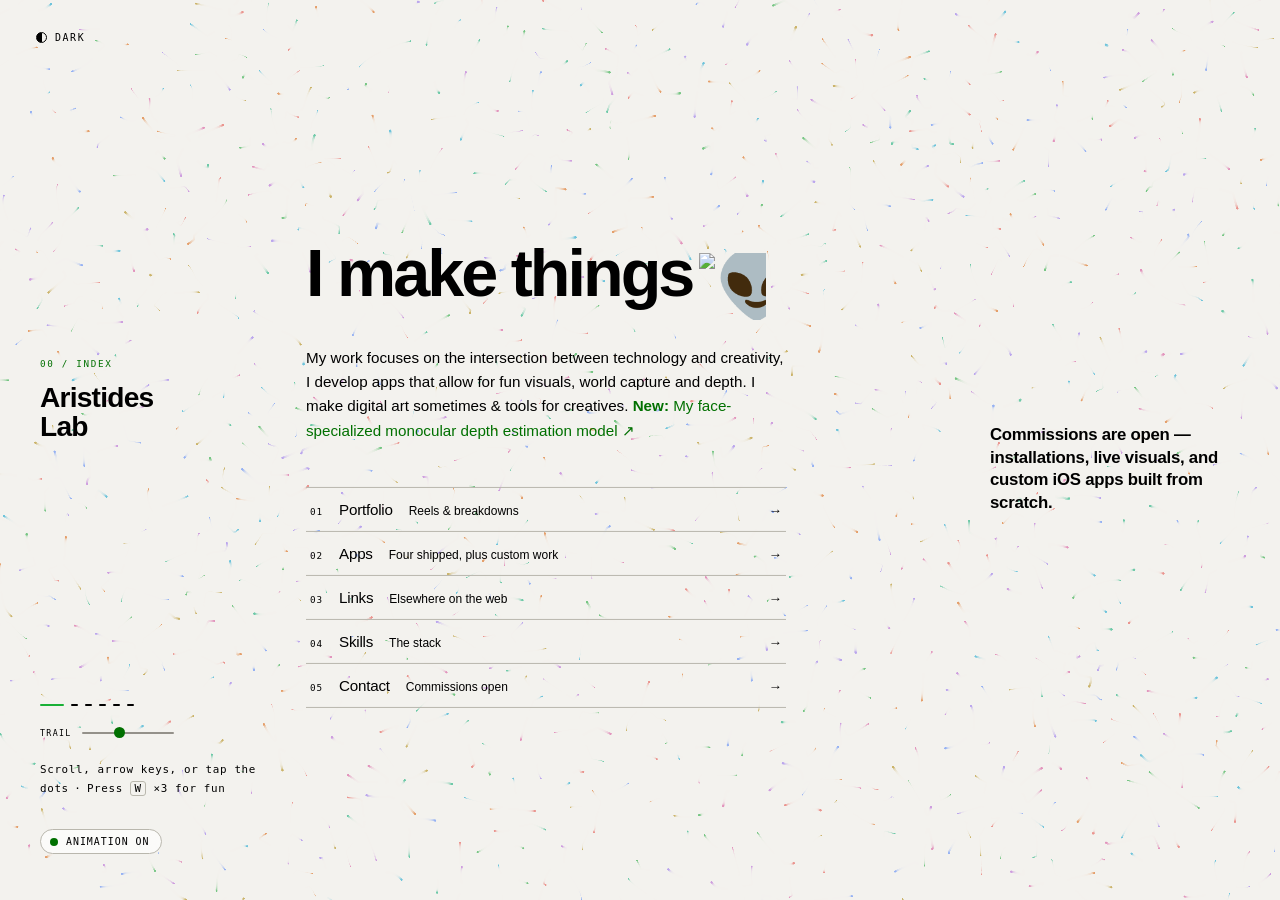
==== index.html @ c7b5944b "One ink per theme; glass panes; animation toggle Every text token now resolves to the same ink — pur" ====
<!DOCTYPE html>
<html lang="en">
<head>
    <meta charset="UTF-8">
    <meta name="viewport" content="width=device-width, initial-scale=1.0, viewport-fit=cover">
    <title>Aristides Lintzeris | TouchDesigner Artist, 3D &amp; iOS Developer | Commissions Open</title>
    <meta name="description" content="Aristides Lintzeris — real-time visual artist and iOS developer. TouchDesigner installations and custom operator families, Blender 3D and procedural design, native on-device iPhone apps, and generative AI workflows. Available for commissions.">
    <meta name="keywords" content="TouchDesigner artist, TouchDesigner commissions, TouchDesigner custom operators, Blender artist, procedural 3D, geometry nodes, custom iOS app development, Swift developer, ARKit LiDAR, on-device Core ML, real-time visuals, live visuals, VJ, generative art, creative coding, ComfyUI workflows">
    <meta name="author" content="Aristides Lintzeris">
    <meta name="robots" content="index, follow">
    <meta name="google-site-verification" content="18XWrv7DqeHKkIyV-M6-v5PQtlTfLE-e-UGmm1Poluc" />
    <meta name="theme-color" content="#f3f2ee" media="(prefers-color-scheme: light)">
    <meta name="theme-color" content="#0b0b0c" media="(prefers-color-scheme: dark)">
    <link rel="canonical" href="https://aristideslab.github.io/">
    <meta property="og:title" content="Aristides Lintzeris | TouchDesigner Artist, 3D &amp; iOS Developer">
    <meta property="og:description" content="Real-time visual artist and iOS developer. TouchDesigner installations, Blender 3D, and native on-device iPhone apps. Available for commissions.">
    <meta property="og:type" content="website">
    <meta property="og:url" content="https://aristideslab.github.io/">
    <meta property="og:site_name" content="Aristides Lab">
    <meta name="twitter:card" content="summary">
    <meta name="twitter:title" content="Aristides Lintzeris | TouchDesigner Artist, 3D &amp; iOS Developer">
    <meta name="twitter:description" content="Real-time visuals, procedural 3D, and custom iOS apps. Commissions open.">
    <link rel="icon" href="favicon.ico" sizes="48x48">
    <link rel="icon" type="image/png" sizes="32x32" href="assets/pinwheel-32.png">
    <link rel="icon" type="image/png" sizes="512x512" href="assets/pinwheel-512.png">
    <link rel="apple-touch-icon" sizes="180x180" href="assets/pinwheel-180.png">
    <link rel="preconnect" href="https://www.instagram.com">
    <link rel="preconnect" href="https://fonts.gstatic.com" crossorigin>
    <link rel="stylesheet" href="style.css?v=20260804i">
    <script type="application/ld+json">
    {
      "@context": "https://schema.org",
      "@type": "Person",
      "name": "Aristides Lintzeris",
      "alternateName": "Aristides Lab",
      "url": "https://aristideslab.github.io/",
      "jobTitle": "Real-time Visual Artist & iOS Developer",
      "knowsAbout": [
        "TouchDesigner", "Custom TouchDesigner Operators", "GLSL", "Real-time Graphics",
        "Blender", "Geometry Nodes", "Procedural 3D", "Redshift", "CLO3D",
        "iOS Development", "Swift", "SwiftUI", "Xcode", "ARKit", "LiDAR",
        "Core ML", "Metal", "Vision Framework", "On-device Machine Learning",
        "Generative Art", "ComfyUI"
      ],
      "sameAs": [
        "https://www.instagram.com/aristides.lab/",
        "https://www.youtube.com/@Aristides-Lab",
        "https://github.com/AristidesAI",
        "https://www.patreon.com/cw/aristideslab"
      ]
    }
    </script>
</head>
<body data-section="0">

<a class="skip-link" href="#panel">Skip to section details</a>

<!-- Living LiDAR field — the site's background -->
<canvas id="field" aria-hidden="true"></canvas>

<!-- ===== TOP BAR ===== -->
<header class="topbar">
    <button class="theme-toggle" id="themeToggle" aria-label="Switch to dark mode" aria-pressed="false">
        <span class="theme-toggle__dot" aria-hidden="true"></span>
        <span class="theme-toggle__label">dark</span>
    </button>
</header>


<!-- custom cursor: ring lags behind a hard dot -->
<div class="cursor" id="cursor" aria-hidden="true"><i class="cursor__ring"></i><i class="cursor__dot"></i></div>

<!-- ===== STAGE ===== -->
<main class="stage">

    <!-- ---------- LEFT: section titles ---------- -->
    <div class="col col--left">
        <div class="col__head" aria-hidden="true"></div>

        <div class="titles">
            <div class="title" data-title="0">
                <p class="title__eyebrow">00 / Index</p>
                <h1 class="title__main"><span>Aristides</span></h1>
                <p class="title__sub">Lab</p>
            </div>
            <div class="title" data-title="1">
                <p class="title__eyebrow">01 / Portfolio</p>
                <h2 class="title__main">Portfolio</h2>
                <p class="title__sub">Reels &amp; breakdowns</p>
            </div>
            <div class="title" data-title="2">
                <p class="title__eyebrow">02 / Apps</p>
                <h2 class="title__main">Apps</h2>
                <p class="title__sub">Shipped on iOS</p>
            </div>
            <div class="title" data-title="3">
                <p class="title__eyebrow">03 / Links</p>
                <h2 class="title__main">Links</h2>
                <p class="title__sub">Elsewhere</p>
            </div>
            <div class="title" data-title="4">
                <p class="title__eyebrow">04 / Skills</p>
                <h2 class="title__main">Skills</h2>
                <p class="title__sub">The stack</p>
            </div>
            <div class="title" data-title="5">
                <p class="title__eyebrow">05 / Contact</p>
                <h2 class="title__main">Contact</h2>
                <p class="title__sub">Commissions open</p>
            </div>
        </div>

        <div class="col__foot">
            <nav class="dots" aria-label="Sections">
                <button class="dot" data-goto="0" aria-label="Index" aria-current="true"></button>
                <button class="dot" data-goto="1" aria-label="Portfolio"></button>
                <button class="dot" data-goto="2" aria-label="Apps"></button>
                <button class="dot" data-goto="3" aria-label="Links"></button>
                <button class="dot" data-goto="4" aria-label="Skills"></button>
                <button class="dot" data-goto="5" aria-label="Contact"></button>
            </nav>
            <label class="trailer" for="trailRange">
                <span class="trailer__label">Trail</span>
                <input type="range" id="trailRange" min="0" max="100" value="40" aria-label="Trail length">
            </label>
            <p class="credit">Scroll, arrow keys, or tap the dots<span class="credit__sep">·</span>Press <kbd>W</kbd> ×3 for fun</p>
            <button class="motion-toggle" id="motionToggle" aria-pressed="true">
                <span class="motion-toggle__dot" aria-hidden="true"></span>
                <span class="motion-toggle__label">Animation on</span>
            </button>
        </div>
    </div>

    <!-- ---------- CENTER: the content ---------- -->
    <div class="col col--main">
        <div class="frames">

            <!-- FRAME 0 — INDEX -->
            <section class="frame frame--index" data-frame="0" aria-label="Index">
                <p class="statement">I make <span class="nb">things<picture class="alien"><source media="(prefers-reduced-motion: reduce)" srcset="https://fonts.gstatic.com/s/e/notoemoji/latest/1f47d/emoji.svg" type="image/svg+xml"><source srcset="https://fonts.gstatic.com/s/e/notoemoji/latest/1f47d/512.webp" type="image/webp"><img src="https://fonts.gstatic.com/s/e/notoemoji/latest/1f47d/512.gif" alt="👽" width="32" height="32" decoding="async"></picture></span></p>
                <p class="statement__sub">My work focuses on the intersection between technology and creativity, I develop apps that allow for fun visuals, world capture and depth. I make digital art sometimes & tools for creatives. 
                    <a class="flag" href="https://huggingface.co/a-ml/FaceDepth" target="_blank" rel="noopener"><b>New:</b> My face-specialized monocular depth estimation model <em aria-hidden="true">↗</em></a>
                </p>
                <ol class="toc">
                    <li><button data-goto="1"><i>01</i><b>Portfolio</b><span>Reels &amp; breakdowns</span><em>→</em></button></li>
                    <li><button data-goto="2"><i>02</i><b>Apps</b><span>Four shipped, plus custom work</span><em>→</em></button></li>
                    <li><button data-goto="3"><i>03</i><b>Links</b><span>Elsewhere on the web</span><em>→</em></button></li>
                    <li><button data-goto="4"><i>04</i><b>Skills</b><span>The stack</span><em>→</em></button></li>
                    <li><button data-goto="5"><i>05</i><b>Contact</b><span>Commissions open</span><em>→</em></button></li>
                </ol>
            </section>

            <!-- FRAME 1 — PORTFOLIO -->
            <section class="frame frame--reels" data-frame="1" aria-label="Portfolio reels">
                <div class="phone" id="phone">
                    <span class="phone__btn phone__btn--action" aria-hidden="true"></span>
                    <span class="phone__btn phone__btn--volup" aria-hidden="true"></span>
                    <span class="phone__btn phone__btn--voldn" aria-hidden="true"></span>
                    <span class="phone__btn phone__btn--power" aria-hidden="true"></span>
                    <div class="phone__screen">
                        <!-- Order: the three pinned reels first, then newest-first. -->
                        <div class="feed" id="feed">
                            <div class="slide" data-code="DaHOthUpwWA" data-pin="1"></div>
                            <div class="slide" data-code="DamiBmcP2RI" data-pin="1"></div>
                            <div class="slide" data-code="DWK0dZUEoMD" data-pin="1"></div>
                            <div class="slide" data-code="Dbs22KPgACe"></div>
                            <div class="slide" data-code="DbmluuMPSSI"></div>
                            <div class="slide" data-code="DbmqtEqhooY"></div>
                            <div class="slide" data-code="DbfmEvtv28d"></div>
                            <div class="slide" data-code="DbcOtyAPLtB"></div>
                            <div class="slide" data-code="DbW2yWVPUSr"></div>
                            <div class="slide" data-code="DbTCB0xPfQw"></div>
                            <div class="slide" data-code="DbP0rZeJUOO"></div>
                        </div>
                        <div class="phone__rail" aria-hidden="true"><i id="railThumb"></i></div>

                        <div class="statusbar" aria-hidden="true">
                            <span class="statusbar__time" id="clock">9:41</span>
                            <span class="statusbar__icons">
                                <svg viewBox="0 0 18 12" width="17" height="11" aria-hidden="true"><rect x="0" y="8" width="3" height="4" rx="1"/><rect x="5" y="6" width="3" height="6" rx="1"/><rect x="10" y="3" width="3" height="9" rx="1"/><rect x="15" y="0" width="3" height="12" rx="1"/></svg>
                                <svg viewBox="0 0 16 12" width="15" height="11" aria-hidden="true"><path d="M8 11.2 5.9 8.9a3 3 0 0 1 4.2 0zM3.8 6.9 2.2 5.2a8.4 8.4 0 0 1 11.6 0l-1.6 1.7a6.1 6.1 0 0 0-8.4 0zM.6 3.6a11 11 0 0 1 14.8 0"/></svg>
                                <svg viewBox="0 0 27 13" width="25" height="12" aria-hidden="true"><rect x="0.5" y="0.5" width="22" height="12" rx="3.8" fill="none" stroke="currentColor" stroke-width="1" opacity=".45"/><rect x="2" y="2" width="17" height="9" rx="2.2"/><path d="M24.5 4.3v4.4a2.6 2.6 0 0 0 0-4.4z" opacity=".45"/></svg>
                            </span>
                        </div>
                        <div class="island" aria-hidden="true"></div>
                        <div class="homebar" aria-hidden="true"></div>
                    </div>
                </div>
                <p class="phone__hint" aria-hidden="true">scroll or drag</p>
                <div class="viewer__nav">
                    <button class="viewer__btn" data-reel-prev aria-label="Previous reel">↑</button>
                    <span class="viewer__count"><b id="reelIndex">1</b><i>/</i><span id="reelTotal">11</span></span>
                    <button class="viewer__btn" data-reel-next aria-label="Next reel">↓</button>
                </div>
                <a class="viewer__out" href="https://www.instagram.com/aristides.lab/" target="_blank" rel="noopener">Open @aristides.lab on Instagram ↗</a>
            </section>

            <!-- FRAME 2 — APPS -->
            <section class="frame frame--apps" data-frame="2" aria-label="Apps">
                <div class="cards">
                    <a class="card" href="https://apps.apple.com/us/app/tdlidar/id6760954732" target="_blank" rel="noopener" data-app="0">
                        <img src="assets/tdlidar-256.png" alt="" width="256" height="256" loading="lazy" decoding="async">
                        <div class="card__body">
                            <b>TDLidar</b>
                            <p>Stream LiDAR point cloud data from iPhone to TouchDesigner over OSC for real-time 3D scanning and interactive installations.</p>
                            <span class="card__cta">App Store ↗</span>
                        </div>
                    </a>
                    <a class="card" href="https://apps.apple.com/us/app/zpth/id6777710069" target="_blank" rel="noopener" data-app="1">
                        <img src="assets/zpth-256.png" alt="" width="256" height="256" loading="lazy" decoding="async">
                        <div class="card__body">
                            <b>ZPTH</b>
                            <p>Turn your iPhone's depth camera into a living visual instrument. 45 real-time depth modes — contour, plasma, chrome, living cells, pixel dither.</p>
                            <span class="card__cta">App Store ↗</span>
                        </div>
                    </a>
                    <a class="card" href="https://apps.apple.com/us/app/vision-emoji/id6759308509" target="_blank" rel="noopener" data-app="2">
                        <img src="assets/visionemoji-256.png" alt="" width="256" height="256" loading="lazy" decoding="async">
                        <div class="card__body">
                            <b>Vision Emoji</b>
                            <p>Real-time object detection that overlays matching Apple emoji onto your camera feed. 80+ categories, 1000+ classifications.</p>
                            <span class="card__cta">App Store ↗</span>
                        </div>
                    </a>
                    <a class="card" href="https://apps.apple.com/us/app/splat-frame/id6759489794" target="_blank" rel="noopener" data-app="3">
                        <img src="assets/splatframe-256.png" alt="" width="256" height="256" loading="lazy" decoding="async">
                        <div class="card__body">
                            <b>Splat Frame</b>
                            <p>3D parallax display using TrueDepth face tracking. Move your head to peer through a portal into a virtual room of your photos and videos.</p>
                            <span class="card__cta">App Store ↗</span>
                        </div>
                    </a>
                </div>
                <div class="subrow">
                    <a href="https://tdlidar.github.io/DOC/" target="_blank" rel="noopener">TDLiDAR Docs ↗</a>
                    <a href="https://www.patreon.com/aristideslab/posts/tdlidar-operator-164655143" target="_blank" rel="noopener">TouchDesigner Operator Family ↗</a>
                </div>
                <button class="hire" data-goto="5">
                    <b>Custom iOS app development</b>
                    <span>Camera, depth, LiDAR, and on-device inference — built end to end in Swift. Available for commissions.</span>
                    <em aria-hidden="true">→</em>
                </button>
            </section>

            <!-- FRAME 3 — LINKS -->
            <section class="frame frame--links" data-frame="3" aria-label="Links">
                <div class="rows">
                    <a class="row" href="mailto:aristides.lab@proton.me">
                        <span class="row__tile row__tile--mail">@</span>
                        <span class="row__name">Email</span>
                        <span class="row__sub">aristides.lab@proton.me</span>
                        <span class="row__go" aria-hidden="true">↗</span>
                    </a>
                    <a class="row" href="https://huggingface.co/a-ml/FaceDepth" target="_blank" rel="noopener">
                        <span class="row__tile row__tile--hf">🤗</span>
                        <span class="row__name">FaceDepth</span>
                        <span class="row__sub">Face-specialized monocular depth model</span>
                        <span class="row__go" aria-hidden="true">↗</span>
                    </a>
                    <a class="row" href="https://tdlidar.github.io/" target="_blank" rel="noopener">
                        <span class="row__tile row__tile--img"><img src="assets/tdlidar-256.png" alt="" width="256" height="256" loading="lazy" decoding="async"></span>
                        <span class="row__name">TDLiDAR</span>
                        <span class="row__sub">iPhone sensor bridge for TouchDesigner</span>
                        <span class="row__go" aria-hidden="true">↗</span>
                    </a>
                    <a class="row" href="https://zpth.github.io/" target="_blank" rel="noopener">
                        <span class="row__tile row__tile--img"><img src="assets/zpth-256.png" alt="" width="256" height="256" loading="lazy" decoding="async"></span>
                        <span class="row__name">ZPTH</span>
                        <span class="row__sub">Depth camera as a visual instrument</span>
                        <span class="row__go" aria-hidden="true">↗</span>
                    </a>
                    <a class="row" href="https://www.youtube.com/@Aristides-Lab" target="_blank" rel="noopener">
                        <span class="row__tile row__tile--yt">▶</span>
                        <span class="row__name">YouTube</span>
                        <span class="row__sub">@Aristides-Lab</span>
                        <span class="row__go" aria-hidden="true">↗</span>
                    </a>
                    <a class="row" href="https://www.patreon.com/cw/aristideslab" target="_blank" rel="noopener">
                        <span class="row__tile row__tile--pa">P</span>
                        <span class="row__name">Patreon</span>
                        <span class="row__sub">Workflows, files, breakdowns</span>
                        <span class="row__go" aria-hidden="true">↗</span>
                    </a>
                    <a class="row" href="https://www.instagram.com/aristides.lab/" target="_blank" rel="noopener">
                        <span class="row__tile row__tile--ig">◎</span>
                        <span class="row__name">Instagram</span>
                        <span class="row__sub">@aristides.lab</span>
                        <span class="row__go" aria-hidden="true">↗</span>
                    </a>
                    <a class="row" href="https://github.com/AristidesAI" target="_blank" rel="noopener">
                        <span class="row__tile row__tile--gh">&lt;/&gt;</span>
                        <span class="row__name">GitHub</span>
                        <span class="row__sub">AristidesAI</span>
                        <span class="row__go" aria-hidden="true">↗</span>
                    </a>
                    <a class="row" href="https://buymeacoffee.com/aristides.lab" target="_blank" rel="noopener">
                        <span class="row__tile row__tile--bmc">☕</span>
                        <span class="row__name">Buy Me a Coffee</span>
                        <span class="row__sub">@aristides.lab</span>
                        <span class="row__go" aria-hidden="true">↗</span>
                    </a>
                    <a class="row" href="https://tdlidar.github.io/DOC/" target="_blank" rel="noopener">
                        <span class="row__tile row__tile--doc">§</span>
                        <span class="row__name">TDLiDAR Docs</span>
                        <span class="row__sub">Setup &amp; OSC reference</span>
                        <span class="row__go" aria-hidden="true">↗</span>
                    </a>
                </div>
            </section>

            <!-- FRAME 4 — SKILLS -->
            <section class="frame frame--skills" data-frame="4" aria-label="Skills">
                <div class="spec">
                    <section class="grp">
                        <h3>Real-time <em>— TouchDesigner</em></h3>
                        <p>Where most of the work starts. Custom operator families, GLSL shaders, point-cloud and instancing systems, and OSC / NDI networking into live installations.</p>
                        <ul>
                            <li>TouchDesigner</li><li>Custom operators</li><li>GLSL</li>
                            <li>Point clouds</li><li>Instancing</li><li>OSC</li><li>NDI</li>
                            <li>Unreal Engine</li><li>Unity</li>
                        </ul>
                    </section>

                    <section class="grp">
                        <h3>3D &amp; render <em>— Blender</em></h3>
                        <p>Procedural modelling with Geometry Nodes, node-based shading, simulation, and Python scripting — through to final renders in Cycles, Eevee, or Redshift.</p>
                        <ul>
                            <li>Blender</li><li>Geometry Nodes</li><li>Shader nodes</li>
                            <li>Simulation</li><li>Python scripting</li><li>Cycles</li><li>Eevee</li>
                            <li>Redshift</li><li>CLO3D</li>
                        </ul>
                    </section>

                    <section class="grp">
                        <h3><span class="kase">iOS</span> <em>— custom app development</em></h3>
                        <p>Native apps built end to end in Xcode, with camera, depth, and LiDAR pipelines and inference that runs entirely on-device. Four shipped on the App&nbsp;Store.</p>
                        <ul>
                            <li>Xcode</li><li>Swift</li><li>SwiftUI</li><li>SF Symbols</li>
                            <li>ARKit</li><li>RealityKit</li><li>Vision</li><li>Core ML</li>
                            <li>Metal</li><li>AVFoundation</li><li>Core Image</li>
                            <li>Instruments</li><li>TestFlight</li><li>App Store Connect</li>
                        </ul>
                    </section>

                    <section class="grp">
                        <h3>Generative <em>&amp; post</em></h3>
                        <p>Generative passes and finishing.</p>
                        <ul>
                            <li>ComfyUI</li><li>Redis</li><li>DaVinci Resolve</li>
                            <li>Final Cut Pro</li><li>After Effects</li><li>Photoshop</li>
                            <li>Illustrator</li><li>Logic</li>
                        </ul>
                    </section>
                </div>
            </section>

            <!-- FRAME 5 — CONTACT -->
            <section class="frame frame--contact" data-frame="5" aria-label="Contact form">
                <form action="https://formsubmit.co/aristides.lab@proton.me" method="POST" class="form">
                    <input type="hidden" name="_subject" value="New inquiry from aristideslab.github.io">
                    <input type="hidden" name="_captcha" value="true">
                    <input type="hidden" name="_template" value="table">
                    <input type="hidden" name="_next" value="https://aristideslab.github.io/?submitted=true">

                    <div class="form__grid">
                        <p class="f f--half">
                            <label for="name">Name *</label>
                            <input type="text" name="name" id="name" required placeholder="Your full name">
                        </p>
                        <p class="f f--half">
                            <label for="email">Email *</label>
                            <input type="email" name="email" id="email" required placeholder="you@example.com">
                        </p>
                        <p class="f f--half">
                            <label for="company">Company</label>
                            <input type="text" name="company" id="company" placeholder="Optional">
                        </p>
                        <p class="f f--half">
                            <label for="budget">Budget</label>
                            <select name="budget" id="budget">
                                <option value="" disabled selected>Select range</option>
                                <option>Under $500</option>
                                <option>$500 - $1,000</option>
                                <option>$1,000 - $5,000</option>
                                <option>$5,000 - $10,000</option>
                                <option>$10,000+</option>
                                <option>Let's discuss</option>
                            </select>
                        </p>
                        <p class="f f--half">
                            <label for="reason">Reason for contact *</label>
                            <select name="reason" id="reason" required>
                                <option value="" disabled selected>What can I help with?</option>
                                <option>Commission - TouchDesigner</option>
                                <option>Commission - Custom TouchDesigner Operator</option>
                                <option>Commission - Live Visuals / VJ</option>
                                <option>Commission - 3D / Blender</option>
                                <option>Commission - CLO3D / Garment</option>
                                <option>Custom iOS App Development</option>
                                <option>iOS Feature / Prototype (ARKit, Core ML, Metal)</option>
                                <option>Commission - Generative / AI Art</option>
                                <option>Custom AI Workflow Development</option>
                                <option>Brand / Agency Collaboration</option>
                                <option>Consulting / Strategy</option>
                                <option>Workshop / Speaking</option>
                                <option>Support for an existing app</option>
                                <option>General Question</option>
                                <option>Other</option>
                            </select>
                        </p>
                        <p class="f f--half">
                            <label for="timeline">Timeline</label>
                            <select name="timeline" id="timeline">
                                <option value="" disabled selected>When do you need this?</option>
                                <option>ASAP / Rush</option>
                                <option>1-2 weeks</option>
                                <option>1 month</option>
                                <option>2-3 months</option>
                                <option>Flexible / Ongoing</option>
                            </select>
                        </p>
                        <p class="f">
                            <label for="message">Project details *</label>
                            <textarea name="message" id="message" rows="4" required placeholder="What you're looking for, any references or inspiration, and anything else that helps me understand your vision."></textarea>
                        </p>
                        <p class="f f--half">
                            <label for="referral">How did you find me?</label>
                            <select name="referral" id="referral">
                                <option value="" disabled selected>Select one</option>
                                <option>Google Search</option>
                                <option>Instagram</option>
                                <option>YouTube</option>
                                <option>GitHub</option>
                                <option>Patreon</option>
                                <option>Word of Mouth</option>
                                <option>AI Search (ChatGPT, Perplexity, etc.)</option>
                                <option>Other</option>
                            </select>
                        </p>
                    </div>

                    <div class="form__foot">
                        <button type="submit" class="submit">Send message</button>
                        <span class="form__note">Replies usually within 48 hours.</span>
                    </div>
                </form>

                <div id="form-success" class="success" hidden>
                    <p class="success__mark">✓</p>
                    <p class="success__title">Message sent</p>
                    <p class="success__body">Thanks for reaching out — I'll get back to you soon.</p>
                </div>
            </section>

        </div><!-- /frames -->
    </div>

    <!-- ---------- RIGHT: context ---------- -->
    <div class="col col--panel" id="panel">
        <div class="panels">

            <div class="panel" data-panel="0">
                <p class="panel__lede">Commissions are open — installations, live visuals, and custom iOS apps built from scratch.</p>
            </div>

            <div class="panel" data-panel="1">
                <p class="panel__lede">Recent experiments.</p>
                <p class="panel__body">Patreon drops, video breakdowns, and work-in-progress from the lab.</p>
                <dl class="meta">
                    <dt>Source</dt><dd>Instagram · @aristides.lab</dd>
                    <dt>Tools</dt><dd>TouchDesigner, Blender</dd>
                    <dt>Long form</dt><dd>YouTube · @Aristides-Lab</dd>
                </dl>
            </div>

            <div class="panel" data-panel="2">
                <p class="panel__lede">Four apps, all on-device.</p>
                <p class="panel__body">Every app runs its inference locally. Nothing is uploaded, nothing leaves the phone.</p>
                <dl class="meta">
                    <dt>Platform</dt><dd>iOS 17+</dd>
                    <dt>Built with</dt><dd>Xcode · Swift · SwiftUI</dd>
                    <dt>Frameworks</dt><dd>ARKit · Vision · Core ML · Metal</dd>
                    <dt>Servers</dt><dd>None</dd>
                </dl>
            </div>

            <div class="panel" data-panel="3">
                <p class="panel__lede">Elsewhere.</p>
                <p class="panel__body">Long-form breakdowns land on YouTube. Project files, workflows, and the TouchDesigner operator family live on Patreon.</p>
                <dl class="meta">
                    <dt>Email</dt><dd>aristides.lab@proton.me</dd>
                    <dt>Fastest reply</dt><dd>Instagram DMs</dd>
                    <dt>Code</dt><dd>github.com/AristidesAI</dd>
                </dl>
            </div>

            <div class="panel" data-panel="4">
                <p class="panel__lede">The software I actually use.</p>
                <p class="panel__body">Most work starts in TouchDesigner and ends somewhere it wasn't supposed to. Blender handles anything procedural or rendered; Xcode handles anything that ships.</p>
                <dl class="meta">
                    <dt>Real-time</dt><dd>TouchDesigner</dd>
                    <dt>3D</dt><dd>Blender</dd>
                    <dt>Shipping</dt><dd>Xcode · Swift</dd>
                </dl>
            </div>

            <div class="panel" data-panel="5">
                <p class="panel__lede">Commissions open.</p>
                <p class="panel__body">Interested in a commission, collaboration, or just want to say hello? Fill in the form and I'll get back to you.</p>
                <dl class="meta">
                    <dt>Available for</dt><dd>Commissions, workshops, consulting</dd>
                    <dt>Or email</dt><dd><a href="mailto:aristides.lab@proton.me">aristides.lab@proton.me</a></dd>
                    <dt>Or DM</dt><dd>@aristides.lab on Instagram</dd>
                </dl>
            </div>

        </div>
    </div>

</main>

<!-- ===== MOBILE PAGER ===== -->
<div class="pager" aria-hidden="true">
    <button class="pager__btn" data-step="-1" aria-label="Previous section">↑</button>
    <button class="pager__btn" data-step="1" aria-label="Next section">↓</button>
</div>

<script src="app.js?v=20260804i"></script>
<script src="boids.js?v=20260804i"></script>
<script src="snake.js?v=20260804i"></script>

</body>
</html>
---- style.css ----
/* ==========================================================================
   ARISTIDES LAB — design tokens
   ========================================================================== */
:root {
    --bg:            #f3f2ee;
    --bg-sunk:       #eae8e2;
    --card:          rgba(255,255,255,.66);
    --card-hover:    rgba(255,255,255,.9);
    /* Every text token resolves to the same ink. Hierarchy is carried by size
       and weight alone, so nothing on the page is set in a lighter grey. Only
       the two rule tokens stay lighter — they draw hairlines, not words. */
    --text-primary:  #000000;
    --text-secondary:#000000;
    --text-muted:    #000000;
    --text-subtle:   #000000;
    --rule:          #b9b7ad;
    --rule-strong:   #94918a;

    /* Accent is re-rolled per section by app.js. Three tokens because one
       hue can't do every job legibly on both grounds:
         --accent      vivid — graphics only (points, borders, rules)
         --accent-ink  contrast-safe — any text, and solid fills
         --accent-on   foreground that sits on --accent-ink
       Defaults here are the light-mode red; JS overwrites all three. */
    --accent:        rgb(228 62 30);
    --accent-ink:    rgb(186 34 8);
    --accent-on:     #ffffff;
    --accent-t:      440ms;
    --frame-shell:   #17171a;

    --font-sans: -apple-system, BlinkMacSystemFont, "SF Pro Display", "SF Pro Text", "Inter", "Helvetica Neue", Helvetica, Arial, sans-serif;
    --font-mono: ui-monospace, "SF Mono", SFMono-Regular, Menlo, Monaco, "Cascadia Mono", "Roboto Mono", monospace;

    --ease: cubic-bezier(.22,.61,.36,1);
    --dur: 540ms;
}

body.dark {
    --bg:            #0b0b0c;
    --bg-sunk:       #131315;
    --card:          rgba(255,255,255,.075);
    --card-hover:    rgba(255,255,255,.09);
    --text-primary:  #ffffff;
    --text-secondary:#ffffff;
    --text-muted:    #ffffff;
    --text-subtle:   #ffffff;
    --rule:          #55555f;
    --rule-strong:   #74747f;
    --accent:        rgb(255 122 92);
    --accent-ink:    rgb(255 138 110);
    --accent-on:     #0b0b0c;
    --frame-shell:   #0f0f11;
}

* { box-sizing: border-box; margin: 0; padding: 0; }

html, body {
    height: 100%;
    background-color: var(--bg);
    color: var(--text-primary);
    font-family: var(--font-sans);
    -webkit-font-smoothing: antialiased;
    -moz-osx-font-smoothing: grayscale;
    overscroll-behavior: none;
}

body { transition: background-color 400ms var(--ease), color 400ms var(--ease); }

@media (min-width: 861px) {
    html, body { height: 100dvh; overflow: hidden; }
}

a { color: inherit; text-decoration: none; }
button { font: inherit; color: inherit; background: none; border: none; cursor: pointer; }
img { max-width: 100%; display: block; }

:focus-visible { outline: 2px solid var(--accent); outline-offset: 3px; border-radius: 3px; }

/* The accent is re-rolled on every section change; ease the swap on the
   elements that carry it so the hue crossfades with the content. */
.title__eyebrow,
.flag,
.grp h3 em,
.panel__cta,
.dot,
.viewer__ticks button,
.submit,
.success__mark {
    transition: color var(--accent-t) var(--ease),
                background-color var(--accent-t) var(--ease),
                border-color var(--accent-t) var(--ease),
                width 380ms var(--ease);
}

.skip-link {
    position: fixed; top: -100px; left: 50%; transform: translateX(-50%);
    z-index: 500; background: var(--text-primary); color: var(--bg);
    padding: .7rem 1.2rem; font-size: .75rem; letter-spacing: .06em;
    text-transform: uppercase; font-family: var(--font-mono);
}
.skip-link:focus { top: 12px; }

/* ==========================================================================
   LIDAR FIELD — the page background
   ========================================================================== */
#field {
    position: fixed;
    inset: 0;
    width: 100%;
    height: 100%;
    z-index: 0;
    pointer-events: none;
    /* the canvas paints its own opaque ground in the same colour as the page,
       so dropping opacity only recedes the flock, never the background */
    opacity: .55;
}

/* ==========================================================================
   TOP BAR
   ========================================================================== */
.topbar {
    position: fixed;
    top: 0; left: 0; right: 0;
    z-index: 120;
    display: flex;
    align-items: center;
    justify-content: space-between;
    padding: 26px 34px 0 34px;
    pointer-events: none;
}
.topbar > * { pointer-events: auto; }

.theme-toggle {
    display: flex; align-items: center; gap: 8px;
    font-family: var(--font-mono);
    font-size: .62rem;
    letter-spacing: .16em;
    text-transform: uppercase;
    color: var(--text-muted);
    padding: 6px 2px;
}
.theme-toggle__dot {
    width: 11px; height: 11px;
    border-radius: 50%;
    border: 1.5px solid currentColor;
    background: linear-gradient(90deg, currentColor 50%, transparent 50%);
}
.theme-toggle:hover { color: var(--text-primary); }

/* ==========================================================================
   CUSTOM CURSOR — a hard dot with a ring that lags behind it
   ========================================================================== */
.cursor { display: none; }
@media (hover: hover) and (pointer: fine) {
    html.has-cursor, html.has-cursor * { cursor: none !important; }
    .cursor {
        display: block;
        position: fixed;
        top: 0; left: 0;
        z-index: 9999;
        pointer-events: none;
        mix-blend-mode: difference;
    }
    .cursor i { position: absolute; display: block; border-radius: 50%; }
    .cursor__ring {
        width: 20px; height: 20px;
        margin: -10px 0 0 -10px;
        border: 1.5px solid #fff;
        transition: width 220ms var(--ease), height 220ms var(--ease),
                    margin 220ms var(--ease), border-radius 220ms var(--ease),
                    opacity 220ms var(--ease), background-color 220ms var(--ease);
    }
    .cursor__dot {
        width: 2.5px; height: 2.5px;
        margin: -1.25px 0 0 -1.25px;
        background: #fff;
        transition: opacity 200ms var(--ease), transform 200ms var(--ease);
    }
    /* over something clickable */
    .cursor.is-target .cursor__ring {
        width: 31px; height: 31px; margin: -15.5px 0 0 -15.5px;
        background: rgba(255,255,255,.85);
        border-color: transparent;
    }
    .cursor.is-target .cursor__dot { opacity: 0; }
    /* over a text field */
    .cursor.is-text .cursor__ring {
        width: 1.5px; height: 16px;
        margin: -8px 0 0 -.75px;
        border-radius: 1px;
        background: #fff;
        border-color: transparent;
    }
    .cursor.is-text .cursor__dot { opacity: 0; }
    .cursor__ring::after {
        content: "";
        position: absolute;
        inset: -1.5px;
        border-radius: 50%;
        border: 1.5px solid #fff;
        opacity: 0;
    }
    .cursor.is-down .cursor__ring::after { animation: cursorPulse 520ms var(--ease); }
    /* pointer is off the page, on another tab, or has not moved yet */
    /* held: the ring stays open to show the flock is still being gathered */
    .cursor.is-holding .cursor__ring {
        width: 34px; height: 34px; margin: -17px 0 0 -17px;
        border-color: #fff;
        background: transparent;
    }
    .cursor.is-away { opacity: 0; }
    .cursor { transition: opacity 160ms var(--ease); }
}
@keyframes cursorPulse {
    0%   { transform: scale(1);   opacity: .9; }
    100% { transform: scale(2.6); opacity: 0; }
}

/* ==========================================================================
   TRAIL SLIDER — index section only
   ========================================================================== */
.trailer {
    display: flex;
    align-items: center;
    gap: 10px;
    opacity: 0;
    pointer-events: none;
    transition: opacity 360ms var(--ease);
}
body[data-section="0"] .trailer { opacity: 1; pointer-events: auto; }
.trailer__label {
    font-family: var(--font-mono);
    font-size: .52rem;
    letter-spacing: .16em;
    text-transform: uppercase;
    color: var(--text-muted);
}
.trailer input[type="range"] {
    -webkit-appearance: none;
    appearance: none;
    width: 92px;
    height: 14px;
    background: transparent;
    cursor: pointer;
}
.trailer input[type="range"]::-webkit-slider-runnable-track {
    height: 2px; border-radius: 2px; background: var(--rule-strong);
}
.trailer input[type="range"]::-moz-range-track {
    height: 2px; border-radius: 2px; background: var(--rule-strong);
}
.trailer input[type="range"]::-webkit-slider-thumb {
    -webkit-appearance: none;
    width: 11px; height: 11px;
    margin-top: -4.5px;
    border-radius: 50%;
    background: var(--accent-ink);
    border: 0;
    transition: background-color var(--accent-t) var(--ease);
}
.trailer input[type="range"]::-moz-range-thumb {
    width: 11px; height: 11px;
    border-radius: 50%;
    background: var(--accent-ink);
    border: 0;
}

/* ==========================================================================
   STAGE GRID
   ========================================================================== */
.stage {
    position: relative;
    z-index: 2;
    height: 100dvh;
    display: grid;
    grid-template-columns: 20% 56% 24%;
    align-items: stretch;
    padding: 96px 40px 46px 40px;
}

.col { min-width: 0; min-height: 0; }

.col--left {
    display: flex;
    flex-direction: column;
    justify-content: space-between;
    padding-right: 24px;
}

/* --- cross-faded section titles --- */
.titles { position: relative; flex: 1; }

.title {
    position: absolute;
    top: 50%; left: 0; right: 0;
    transform: translateY(calc(-50% + 14px));
    opacity: 0;
    pointer-events: none;
    transition: opacity var(--dur) var(--ease), transform var(--dur) var(--ease);
}
.title.is-active { opacity: 1; transform: translateY(-50%); pointer-events: auto; }
.title__eyebrow {
    font-family: var(--font-mono);
    font-size: .58rem;
    letter-spacing: .18em;
    text-transform: uppercase;
    color: var(--accent-ink);
    margin-bottom: 14px;
}
.title__main {
    font-size: clamp(1.6rem, 2.2vw, 2.2rem);
    font-weight: 600;
    line-height: 1.04;
    letter-spacing: -.028em;
    color: var(--text-primary);
}
.title__main span { display: block; }
.title__sub {
    font-size: clamp(1.6rem, 2.2vw, 2.2rem);
    font-weight: 600;
    line-height: 1.04;
    letter-spacing: -.028em;
    color: var(--text-subtle);
}

/* --- dots + credit --- */
.col__foot { display: flex; flex-direction: column; gap: 20px; }

.dots { display: flex; align-items: center; gap: 7px; }
.dot {
    width: 7px; height: 2px;
    border-radius: 2px;
    background: var(--text-subtle);
    padding: 0;
    transition: width 380ms var(--ease), background-color 380ms var(--ease);
}
.dot:hover { background: var(--text-muted); }
.dot[aria-current="true"] { width: 24px; background: var(--accent); }

.credit {
    font-family: var(--font-mono);
    font-size: .68rem;
    letter-spacing: .06em;
    color: var(--text-subtle);
    line-height: 1.8;
}
.credit__sep { margin: 0 .5em; }

/* lets anyone who finds the moving background hard to read against switch it off */
.motion-toggle {
    display: flex;
    align-items: center;
    gap: 8px;
    margin-top: 10px;
    padding: 6px 12px 6px 9px;
    border-radius: 99px;
    border: 1px solid var(--rule);
    background: var(--card);
    backdrop-filter: blur(10px);
    -webkit-backdrop-filter: blur(10px);
    font-family: var(--font-mono);
    font-size: .62rem;
    letter-spacing: .1em;
    text-transform: uppercase;
    color: var(--text-primary);
    align-self: flex-start;
    transition: border-color 200ms var(--ease), background-color 200ms var(--ease);
}
.motion-toggle:hover { border-color: var(--rule-strong); }
.motion-toggle__dot {
    width: 8px; height: 8px;
    border-radius: 50%;
    background: var(--accent-ink);
    transition: background-color var(--accent-t) var(--ease), opacity 200ms var(--ease);
}
.motion-toggle[aria-pressed="false"] .motion-toggle__dot { opacity: .28; background: currentColor; }
/* with the field off the trail control has nothing to act on */
body.no-motion .trailer { display: none; }
.credit kbd {
    font: inherit;
    border: 1px solid var(--rule);
    border-radius: 3px;
    padding: 0 .32em;
    color: var(--text-muted);
}

/* ==========================================================================
   CENTER — cross-faded content frames
   ========================================================================== */
.col--main { display: flex; align-items: center; justify-content: center; }

.frames { position: relative; width: 100%; height: 100%; }

.frame {
    position: absolute;
    top: 50%; left: 50%;
    transform: translate(-50%, calc(-50% + 18px));
    width: 100%;
    max-height: 100%;
    overflow-y: auto;
    overscroll-behavior: contain;
    scrollbar-width: none;
    opacity: 0;
    pointer-events: none;
    transition: opacity var(--dur) var(--ease), transform var(--dur) var(--ease);
}
.frame::-webkit-scrollbar { display: none; }
.frame.is-active { opacity: 1; transform: translate(-50%, -50%); pointer-events: auto; }

/* ==========================================================================
   FRAME 0 — index
   ========================================================================== */
.frame--index { max-width: 620px; }

.statement {
    font-size: clamp(2.6rem, 5.2vw, 4.6rem);
    font-weight: 600;
    line-height: .96;
    letter-spacing: -.045em;
    color: var(--text-primary);
}
.statement em { font-style: normal; color: var(--accent-ink); }

/* emoji tracks the headline's height instead of its 32px attributes, and .nb
   keeps it welded to the final word so it can never wrap to its own line */
.nb { white-space: nowrap; }
.alien img {
    display: inline-block;
    width: 1em;
    height: 1em;
    margin-left: .1em;
    vertical-align: -.17em;
}

.statement__sub {
    margin-top: 26px;
    max-width: 30rem;
    font-size: .95rem;
    line-height: 1.6;
    color: var(--text-secondary);
}

/* "New" announcement inside the index subtitle — accent text, not a pill */
.flag { color: var(--accent-ink); }
.flag b { font-weight: 600; }
.flag em { font-style: normal; display: inline-block; transition: transform 240ms var(--ease); }
.flag:hover { text-decoration: underline; text-underline-offset: 3px; }
.flag:hover em { transform: translate(2px,-2px); }

.toc {
    list-style: none;
    margin-top: 44px;
    border-top: 1px solid var(--rule);
    max-width: 30rem;
}
.toc button {
    display: flex;
    align-items: baseline;
    gap: 16px;
    width: 100%;
    padding: 13px 4px;
    border-bottom: 1px solid var(--rule);
    text-align: left;
    transition: padding-left 260ms var(--ease), border-color 260ms var(--ease);
}
.toc i {
    font-style: normal;
    font-family: var(--font-mono);
    font-size: .58rem;
    letter-spacing: .1em;
    color: var(--text-subtle);
    flex: 0 0 auto;
    transition: color 220ms var(--ease);
}
.toc b {
    font-size: .95rem;
    font-weight: 500;
    letter-spacing: -.015em;
    flex: 0 0 auto;
}
.toc span {
    font-size: .75rem;
    color: var(--text-muted);
    flex: 1;
}
.toc em {
    font-style: normal;
    color: var(--text-subtle);
    font-size: .85rem;
    transition: transform 260ms var(--ease), color 260ms var(--ease);
}
.toc button:hover { padding-left: 12px; border-color: var(--rule-strong); }
.toc button:hover i,
.toc button:hover em { color: var(--accent-ink); }
.toc button:hover em { transform: translateX(4px); }

/* ==========================================================================
   FRAME 1 — reel viewer
   ========================================================================== */
.frame--reels {
    max-width: 330px;
    display: flex;
    flex-direction: column;
    align-items: center;
    gap: 16px;
}

/* The phone viewport. `container-type: size` lets each slide and its iframe be
   sized from the screen's height in cqh, so the embed's media box always
   exactly fills a slide with no letterboxing and no JS measurement. */
/* iPhone 17 silhouette. Every hardware detail is sized in container units off
   the screen, so the whole device scales as one when the viewport changes. */
.phone {
    position: relative;
    padding: 9px;
    border-radius: 46px;
    background:
        linear-gradient(150deg,
            color-mix(in srgb, var(--frame-shell) 74%, #ffffff) 0%,
            var(--frame-shell) 22%,
            var(--frame-shell) 78%,
            color-mix(in srgb, var(--frame-shell) 82%, #ffffff) 100%);
    box-shadow: 0 34px 70px -30px rgba(20,18,14,.5),
                inset 0 0 0 1px rgba(255,255,255,.16),
                inset 0 0 0 3px rgba(0,0,0,.35);
}

/* side hardware — percentages of device height, matching iPhone 17 placement */
.phone__btn {
    position: absolute;
    width: 3px;
    background: var(--frame-shell);
    filter: brightness(1.65);
    z-index: 1;
}
.phone__btn--action { left: -2px;  top: 14.5%; height: 3.6%; border-radius: 2px 0 0 2px; }
.phone__btn--volup  { left: -2px;  top: 21.5%; height: 6.4%; border-radius: 2px 0 0 2px; }
.phone__btn--voldn  { left: -2px;  top: 29.5%; height: 6.4%; border-radius: 2px 0 0 2px; }
.phone__btn--power  { right: -2px; top: 23.5%; height: 9.8%; border-radius: 0 2px 2px 0; }
/* iPhone 17's real screen is 402x874pt, i.e. 1:2.174 — far taller than 16:9,
   which is what made the earlier frame look squat. A 9:16 reel on a screen this
   tall has to be cropped at the sides to fill, which is exactly what Instagram
   does on the device itself. Height leads the sizing so the phone shrinks on
   short viewports rather than overflowing. */
.phone__screen {
    position: relative;
    height: min(62vh, 620px);
    aspect-ratio: 402 / 874;
    container-type: size;
    border-radius: 33px;
    overflow: hidden;
    background: #0b0b0d;
    cursor: grab;
    touch-action: none;          /* the momentum scroller owns the gesture */
    user-select: none;
    -webkit-user-select: none;
}
.phone__screen:active { cursor: grabbing; }

.feed { position: absolute; top: 0; left: 0; width: 100%; will-change: transform; }

.slide {
    position: relative;
    width: 100%;
    height: 100cqh;
    overflow: hidden;
    background: #0b0b0d;
    --ig-head: 56px;
    --ig-foot: 128px;
}
/* width is derived from height so the embed's 100:124 media box covers the
   slide exactly; the cropped chrome sits outside the overflow */
.slide iframe {
    position: absolute;
    top: calc(-1 * var(--ig-head));
    left: 50%;
    transform: translateX(-50%);
    width: calc(100cqh / 1.24);
    height: calc(100cqh + var(--ig-head) + var(--ig-foot));
    border: 0;
    display: block;
    pointer-events: none;        /* drags belong to the feed, not the embed */
}
.slide::after {
    content: "";
    position: absolute; top: 50%; left: 50%;
    width: 24px; height: 24px; margin: -12px 0 0 -12px;
    border-radius: 50%;
    border: 2px solid rgba(255,255,255,.18);
    border-top-color: rgba(255,255,255,.85);
    animation: spin 900ms linear infinite;
    transition: opacity 300ms var(--ease);
}
.slide.is-loaded::after { opacity: 0; }
@keyframes spin { to { transform: rotate(360deg); } }

/* --- status bar, Dynamic Island, home indicator --- */
.statusbar {
    position: absolute;
    top: 0; left: 0; right: 0;
    height: 7cqh;
    z-index: 6;
    display: flex;
    align-items: center;
    justify-content: space-between;
    padding: 1.6cqh 7cqw 0;
    font-size: 2.15cqh;
    font-weight: 600;
    letter-spacing: -.01em;
    color: #fff;
    fill: #fff;
    pointer-events: none;
    text-shadow: 0 1px 3px rgba(0,0,0,.45);
}
.statusbar__icons { display: flex; align-items: center; gap: 1.1cqw; }
.statusbar__icons svg {
    display: block;
    height: 1.55cqh;
    width: auto;
    filter: drop-shadow(0 1px 2px rgba(0,0,0,.45));
}

.island {
    position: absolute;
    top: 1.35cqh; left: 50%;
    transform: translateX(-50%);
    width: 31cqw; height: 4.6cqh;
    background: #000;
    border-radius: 99px;
    z-index: 7;
    pointer-events: none;
    box-shadow: inset 0 0 0 .5px rgba(255,255,255,.06);
}

.homebar {
    position: absolute;
    bottom: 1.05cqh; left: 50%;
    transform: translateX(-50%);
    width: 35cqw; height: .62cqh;
    min-height: 3px;
    border-radius: 99px;
    background: rgba(255,255,255,.92);
    z-index: 6;
    pointer-events: none;
    box-shadow: 0 0 6px rgba(0,0,0,.35);
}

/* iOS only shows the indicator while the finger is moving, so it fades in on
   interaction and back out once the feed settles */
.phone__rail {
    position: absolute;
    top: 9cqh; bottom: 4.5cqh; right: 4px;
    width: 2px;
    border-radius: 2px;
    background: rgba(255,255,255,.10);
    overflow: hidden;
    z-index: 3;
    opacity: 0;
    transition: opacity 420ms var(--ease);
}
.phone__screen.is-scrolling .phone__rail { opacity: 1; transition-duration: 120ms; }
.phone__rail i {
    display: block;
    width: 100%;
    border-radius: 2px;
    background: color-mix(in srgb, var(--accent) 80%, transparent);
    transition: background-color var(--accent-t) var(--ease);
}

.phone__hint {
    margin: -4px 0 0;
    text-align: center;
    font-family: var(--font-mono);
    font-size: .64rem;
    letter-spacing: .2em;
    text-transform: uppercase;
    color: var(--text-subtle);
}

.viewer__nav { display: flex; align-items: center; gap: 16px; }
.viewer__btn {
    width: 30px; height: 30px;
    border-radius: 50%;
    border: 1px solid var(--rule);
    color: var(--text-muted);
    font-size: .8rem;
    display: flex; align-items: center; justify-content: center;
    transition: color 200ms var(--ease), border-color 200ms var(--ease);
}
.viewer__btn:hover { color: var(--text-primary); border-color: var(--rule-strong); }

.viewer__count {
    font-family: var(--font-mono);
    font-size: .7rem;
    letter-spacing: .1em;
    color: var(--text-muted);
    min-width: 42px;
    text-align: center;
}
.viewer__count b { color: var(--text-primary); font-weight: 500; }
.viewer__count i { font-style: normal; margin: 0 2px; }

.viewer__out {
    font-family: var(--font-mono);
    font-size: .72rem;
    letter-spacing: .1em;
    text-transform: uppercase;
    color: var(--text-muted);
    transition: color 200ms var(--ease);
}
.viewer__out:hover { color: var(--accent-ink); }

/* ==========================================================================
   FRAME 2 — app cards
   ========================================================================== */
.frame--apps { max-width: 640px; }

.cards {
    display: grid;
    grid-template-columns: repeat(2, 1fr);
    gap: 12px;
}
.card {
    display: flex;
    gap: 14px;
    padding: 18px;
    border-radius: 16px;
    border: 1px solid var(--rule);
    background: var(--card);
    backdrop-filter: blur(12px);
    -webkit-backdrop-filter: blur(12px);
    transition: background-color 260ms var(--ease), border-color 260ms var(--ease), transform 260ms var(--ease);
}
.card:hover {
    background: var(--card-hover);
    border-color: var(--rule-strong);
    transform: translateY(-2px);
}
.card img {
    width: 46px; height: 46px;
    flex: 0 0 auto;
    border-radius: 11px;
    box-shadow: 0 3px 10px -3px rgba(0,0,0,.35);
}
.card__body { min-width: 0; }
.card__body b {
    display: block;
    font-size: .88rem;
    font-weight: 600;
    letter-spacing: -.015em;
    margin-bottom: 5px;
}
.card__body p {
    font-size: .72rem;
    line-height: 1.5;
    color: var(--text-secondary);
    margin-bottom: 9px;
}
.card__cta {
    font-family: var(--font-mono);
    font-size: .55rem;
    letter-spacing: .1em;
    text-transform: uppercase;
    color: var(--text-muted);
    transition: color 220ms var(--ease);
}
.card:hover .card__cta { color: var(--accent-ink); }

.subrow {
    display: flex;
    flex-wrap: wrap;
    gap: 22px;
    margin-top: 20px;
    padding-top: 16px;
    border-top: 1px solid var(--rule);
}
.subrow a {
    font-family: var(--font-mono);
    font-size: .58rem;
    letter-spacing: .1em;
    text-transform: uppercase;
    color: var(--text-muted);
    transition: color 200ms var(--ease);
}
.subrow a:hover { color: var(--accent-ink); }

/* ==========================================================================
   FRAME 3 — link rows
   ========================================================================== */
.frame--links { max-width: 540px; }

.rows { border-top: 1px solid var(--rule); }
.row {
    display: flex;
    align-items: center;
    gap: 14px;
    padding: 15px 6px;
    border-bottom: 1px solid var(--rule);
    transition: padding-left 260ms var(--ease), border-color 260ms var(--ease);
}
.row:hover { padding-left: 14px; border-color: var(--rule-strong); }
.row__tile {
    flex: 0 0 auto;
    width: 30px; height: 30px;
    border-radius: 8px;
    display: flex; align-items: center; justify-content: center;
    font-size: .66rem; font-weight: 600;
    color: #fff;
    background: #8e8e93;
}
.row__tile--yt  { background: #ff0033; }
.row__tile--pa  { background: #141414; }
.row__tile--ig  { background: linear-gradient(45deg,#f9ce34,#ee2a7b,#6228d7); }
.row__tile--gh  { background: #24292f; font-size: .52rem; }
.row__tile--bmc { background: #ffdd00; color: #141414; }
.row__tile--doc { background: #0a66ff; }
.row__tile--hf { background: #ffd21e; color: #141414; font-size: .8rem; }
.row__tile--mail { background: var(--text-primary); color: var(--bg); font-size: .8rem; }
.row__tile--img { background: none; padding: 0; overflow: hidden; }
.row__tile--img img { width: 100%; height: 100%; object-fit: cover; border-radius: 8px; }
.row__name {
    font-size: .92rem;
    font-weight: 500;
    letter-spacing: -.015em;
    flex: 0 0 auto;
}
.row__sub {
    font-size: .74rem;
    color: var(--text-muted);
    flex: 1;
    overflow: hidden;
    text-overflow: ellipsis;
    white-space: nowrap;
}
.row__go {
    color: var(--text-subtle);
    font-size: .82rem;
    transition: color 240ms var(--ease), transform 240ms var(--ease);
}
.row:hover .row__go { color: var(--accent-ink); transform: translate(3px,-3px); }

/* ==========================================================================
   FRAME 4 — skills spec sheet
   ========================================================================== */
.frame--skills { max-width: 620px; }

.spec { border-top: 1px solid var(--rule); }

.grp { padding: 16px 0 18px; border-bottom: 1px solid var(--rule); }
.grp h3 {
    font-family: var(--font-mono);
    font-size: .58rem;
    font-weight: 600;
    letter-spacing: .14em;
    text-transform: uppercase;
    color: var(--text-primary);
}
.grp h3 em { font-style: normal; font-weight: 400; color: var(--accent-ink); }
/* opt out of the uppercase run so "iOS" keeps its real casing */
.grp h3 .kase { text-transform: none; letter-spacing: .1em; }
.grp p {
    margin-top: 7px;
    font-size: .76rem;
    line-height: 1.6;
    color: var(--text-secondary);
    max-width: 34rem;
}
.grp ul {
    list-style: none;
    display: flex;
    flex-wrap: wrap;
    gap: 6px;
    margin-top: 12px;
}
.grp li {
    font-size: .78rem;
    letter-spacing: -.01em;
    padding: 4px 11px;
    border-radius: 99px;
    border: 1px solid var(--rule);
    background: var(--card);
    transition: border-color 240ms var(--ease), color 240ms var(--ease);
}
.grp li:hover { border-color: var(--accent-ink); color: var(--accent-ink); }

/* ==========================================================================
   HIRE CTA — apps frame
   ========================================================================== */
.hire {
    display: flex;
    align-items: center;
    gap: 14px;
    width: 100%;
    margin-top: 14px;
    padding: 15px 18px;
    border-radius: 14px;
    border: 1px solid var(--rule);
    background: var(--card);
    text-align: left;
    transition: background-color 260ms var(--ease), border-color 260ms var(--ease);
}
.hire:hover { background: var(--card-hover); border-color: var(--accent); }
.hire b {
    flex: 0 0 auto;
    font-size: .82rem;
    font-weight: 600;
    letter-spacing: -.015em;
}
.hire span {
    flex: 1;
    font-size: .72rem;
    line-height: 1.5;
    color: var(--text-secondary);
}
.hire em {
    font-style: normal;
    color: var(--text-subtle);
    transition: color 240ms var(--ease), transform 240ms var(--ease);
}
.hire:hover em { color: var(--accent-ink); transform: translateX(4px); }

/* ==========================================================================
   FRAME 5 — contact form
   ========================================================================== */
.frame--contact { max-width: 620px; }

.form__grid { display: grid; grid-template-columns: repeat(2, 1fr); gap: 6px 22px; }
.f { grid-column: 1 / -1; }
.f--half { grid-column: span 1; }

.f label {
    display: block;
    font-family: var(--font-mono);
    font-size: .53rem;
    letter-spacing: .14em;
    text-transform: uppercase;
    color: var(--text-primary);
    margin-bottom: 5px;
}
.f input,
.f select,
.f textarea {
    width: 100%;
    font-family: var(--font-sans);
    font-size: .85rem;
    color: var(--text-primary);
    background: transparent;
    border: 0;
    border-bottom: 1px solid var(--rule);
    padding: 7px 0 9px;
    outline: none;
    border-radius: 0;
    -webkit-appearance: none;
    appearance: none;
    transition: border-color 220ms var(--ease);
}
.f select { cursor: pointer; }
.f textarea { resize: none; line-height: 1.55; }
/* Placeholders sit one step below the ink so a filled field still reads as
   filled, but at full 7:1 contrast rather than the old hairline grey. */
.f input::placeholder,
.f textarea::placeholder { color: var(--text-secondary); opacity: 1; }
.f select:invalid { color: var(--text-secondary); }
/* Optional selects are never :invalid — match on the unchosen option instead
   so every select's resting state looks the same. */
.f select:has(option[value=""]:checked) { color: var(--text-secondary); }
.f option { color: var(--text-primary); background: var(--bg); }
.f input:focus,
.f select:focus,
.f textarea:focus { border-color: var(--accent); }

/* native select arrow */
.f select {
    background-image: linear-gradient(45deg, transparent 50%, currentColor 50%), linear-gradient(135deg, currentColor 50%, transparent 50%);
    background-position: calc(100% - 9px) calc(50% + 1px), calc(100% - 5px) calc(50% + 1px);
    background-size: 4px 4px, 4px 4px;
    background-repeat: no-repeat;
    padding-right: 20px;
}

.form__foot {
    display: flex;
    align-items: center;
    gap: 18px;
    margin-top: 26px;
}
.submit {
    padding: 11px 26px;
    border-radius: 99px;
    background: var(--accent-ink);
    color: var(--accent-on);
    font-size: .8rem;
    font-weight: 600;
    letter-spacing: -.01em;
    transition: filter 180ms var(--ease), transform 180ms var(--ease);
}
.submit:hover { filter: brightness(1.08); }
.submit:active { transform: scale(.985); }
.form__note { font-size: .7rem; color: var(--text-primary); }

.success { text-align: center; padding: 40px 20px; }
.success__mark {
    width: 50px; height: 50px;
    margin: 0 auto 18px;
    border-radius: 50%;
    background: var(--accent-ink);
    color: var(--accent-on);
    font-size: 1.4rem;
    display: flex; align-items: center; justify-content: center;
}
.success__title { font-size: 1.2rem; font-weight: 600; margin-bottom: 8px; letter-spacing: -.02em; }
.success__body { font-size: .85rem; color: var(--text-primary); }


/* ==========================================================================
   GLASS PANELS

   Links, Skills and Contact each sit on one rounded pane that blurs the flock
   behind it, the same treatment the app cards already use. The blur is what
   buys the legibility — a flat fill at this opacity would still let the moving
   dots read through as texture under the text.
   ========================================================================== */
.frame--links .rows,
.frame--skills .spec,
.frame--contact .form,
.frame--contact .success {
    padding: 24px 26px;
    border-radius: 22px;
    border: 1px solid var(--rule);
    background: var(--card);
    backdrop-filter: blur(16px) saturate(1.15);
    -webkit-backdrop-filter: blur(16px) saturate(1.15);
}
/* the pane's own edge replaces the leading hairline */
.frame--links .rows,
.frame--skills .spec { border-top: 1px solid var(--rule); }
.frame--links .row:last-child,
.frame--skills .grp:last-child { border-bottom: 0; padding-bottom: 0; }
.frame--links .row:first-child { padding-top: 0; }
.frame--skills .grp:first-child { padding-top: 0; }

/* ==========================================================================
   RIGHT PANEL
   ========================================================================== */
.col--panel { display: flex; align-items: center; position: relative; }
.panels { position: relative; width: 100%; height: 100%; }

.panel {
    position: absolute;
    top: 50%; left: 0; right: 0;
    transform: translateY(calc(-50% + 16px));
    padding-left: 38px;
    max-height: 100%;
    overflow-y: auto;
    scrollbar-width: none;
    opacity: 0;
    pointer-events: none;
    transition: opacity var(--dur) var(--ease), transform var(--dur) var(--ease);
}
.panel::-webkit-scrollbar { display: none; }
.panel.is-active { opacity: 1; transform: translateY(-50%); pointer-events: auto; }

.panel__lede {
    font-size: 1.05rem;
    font-weight: 600;
    line-height: 1.35;
    letter-spacing: -.015em;
    margin-bottom: 12px;
}
.panel__body {
    font-size: .88rem;
    line-height: 1.6;
    color: var(--text-secondary);
    margin-bottom: 12px;
    max-width: 270px;
}
.panel__cta {
    display: inline-block;
    font-size: .74rem;
    font-weight: 500;
    color: var(--accent-ink);
    border-bottom: 1px solid color-mix(in srgb, var(--accent) 35%, transparent);
    padding-bottom: 2px;
    transition: border-color 200ms var(--ease);
}
.panel__cta:hover { border-color: var(--accent); }

.meta {
    margin-top: 22px;
    border-top: 1px solid var(--rule);
    max-width: 270px;
}
.meta dt {
    font-family: var(--font-mono);
    font-size: .62rem;
    letter-spacing: .13em;
    text-transform: uppercase;
    color: var(--text-muted);
    padding-top: 11px;
}
.meta dd {
    font-size: .84rem;
    color: var(--text-secondary);
    padding-bottom: 11px;
    border-bottom: 1px solid var(--rule);
}
.meta dd:last-child { border-bottom: 0; }
.meta dd a {
    border-bottom: 1px solid color-mix(in srgb, var(--accent) 35%, transparent);
    transition: color 200ms var(--ease), border-color 200ms var(--ease);
}
.meta dd a:hover { color: var(--accent-ink); border-color: var(--accent-ink); }

/* ==========================================================================
   MOBILE PAGER
   ========================================================================== */
.pager { display: none; }

/* ==========================================================================
   RESPONSIVE — tablet
   ========================================================================== */
@media (max-width: 1240px) and (min-width: 861px) {
    .stage { grid-template-columns: 22% 54% 24%; padding: 90px 26px 40px 26px; }
    .panel { padding-left: 24px; }
    .cards { gap: 10px; }
    .card { padding: 14px; gap: 11px; }
}

@media (max-width: 1000px) and (min-width: 861px) {
    .stage { grid-template-columns: 24% 76%; padding: 90px 30px 40px 30px; }
    .col--panel { display: none; }
}

/* ==========================================================================
   RESPONSIVE — mobile
   ========================================================================== */
@media (max-width: 860px) {
    html, body { height: 100dvh; overflow: hidden; }

    .topbar { padding: 14px 16px 0; }
    .trailer { display: none; }

    .stage {
        grid-template-columns: 1fr;
        grid-template-rows: auto minmax(0, 1fr);
        padding: 46px 20px calc(52px + env(safe-area-inset-bottom));
        gap: 14px;
    }

    .col--left { padding-right: 0; display: contents; }
    .col__head { display: none; }

    .titles { grid-row: 1; position: relative; height: 52px; flex: none; }
    .title { top: 0; transform: translateY(10px); }
    .title.is-active { transform: none; }
    .title__eyebrow { margin-bottom: 4px; font-size: .5rem; }
    .title__main { font-size: 1.3rem; display: inline; }
    .title__main span { display: inline; }
    .title__sub  { font-size: 1.3rem; display: inline; margin-left: .4em; }

    .col--main { grid-row: 2; min-height: 0; align-items: flex-start; }
    .frames { height: 100%; }
    .frame {
        top: 0; left: 0;
        transform: translateY(14px);
        max-width: none;
        height: 100%;
        padding-bottom: 20px;
    }
    .frame.is-active { transform: none; }

    .statement { font-size: clamp(2rem, 11vw, 3rem); }
    .nb { white-space: normal; }          /* let the emoji wrap on narrow screens */
    .statement__sub { margin-top: 18px; font-size: .85rem; }
    .toc { margin-top: 26px; }
    .toc button { gap: 12px; padding: 11px 2px; flex-wrap: wrap; }
    .toc em { order: 2; margin-left: auto; }
    .toc span { flex-basis: 100%; order: 3; font-size: .68rem; margin-top: 3px; }

    .frame--reels { max-width: 300px; margin: 0 auto; }
    .phone__hint { display: none; }

    .cards { grid-template-columns: 1fr; }
    .card { padding: 14px; }
    .hire { flex-wrap: wrap; gap: 6px 12px; }
    .hire b { flex-basis: 100%; }
    .grp p { font-size: .72rem; }

    .form__grid { grid-template-columns: 1fr; gap: 4px; }
    .f--half { grid-column: 1 / -1; }
    .form__foot { flex-direction: column; align-items: stretch; gap: 12px; text-align: center; }
    .submit { width: 100%; }

    .col--panel { display: none; }

    .col__foot {
        position: fixed;
        left: 20px;
        bottom: calc(16px + env(safe-area-inset-bottom));
        z-index: 60;
    }
    .credit { display: none; }

    .pager {
        display: flex;
        position: fixed;
        right: 14px;
        bottom: calc(12px + env(safe-area-inset-bottom));
        z-index: 60;
        gap: 6px;
    }
    .pager__btn {
        width: 30px; height: 30px;
        border-radius: 50%;
        border: 1px solid var(--rule);
        color: var(--text-muted);
        font-size: .72rem;
        display: flex; align-items: center; justify-content: center;
        background: color-mix(in srgb, var(--bg) 85%, transparent);
        backdrop-filter: blur(8px);
        -webkit-backdrop-filter: blur(8px);
    }
}

/* ==========================================================================
   REDUCED MOTION
   ========================================================================== */
@media (prefers-reduced-motion: reduce) {
    *, *::before, *::after {
        animation-duration: .001ms !important;
        animation-iteration-count: 1 !important;
        transition-duration: .001ms !important;
    }
}

/* ==========================================================================
   SNAKE EASTER EGG
   ========================================================================== */
#snake-warning {
    position: fixed;
    top: 10px; left: 0;
    width: 100%;
    z-index: 9998;
    text-align: center;
    font-family: var(--font-mono);
    font-size: .58rem;
    letter-spacing: .2em;
    text-transform: uppercase;
    color: var(--accent-ink);
    pointer-events: none;
}

#snake-canvas { position: fixed; top: 0; left: 0; z-index: 10000; pointer-events: none; }

#snake-hud {
    position: fixed;
    top: 10px; left: 0;
    width: 100%;
    display: flex;
    justify-content: space-between;
    padding: 0 1rem;
    font-family: var(--font-mono);
    font-size: .6rem;
    letter-spacing: .2em;
    color: var(--text-primary);
    z-index: 10001;
    pointer-events: none;
}

#snake-gameover {
    position: fixed;
    inset: 0;
    background: color-mix(in srgb, var(--bg) 88%, transparent);
    backdrop-filter: blur(8px);
    -webkit-backdrop-filter: blur(8px);
    display: flex;
    flex-direction: column;
    align-items: center;
    justify-content: center;
    gap: .55rem;
    z-index: 10002;
    font-family: var(--font-mono);
    color: var(--text-primary);
    text-align: center;
}
#snake-go-text { font-size: 1.1rem; font-weight: 600; letter-spacing: .3em; }
#snake-go-score { font-size: .78rem; letter-spacing: .16em; color: var(--accent-ink); }
#snake-go-hint { font-size: .56rem; letter-spacing: .12em; color: var(--text-muted); }
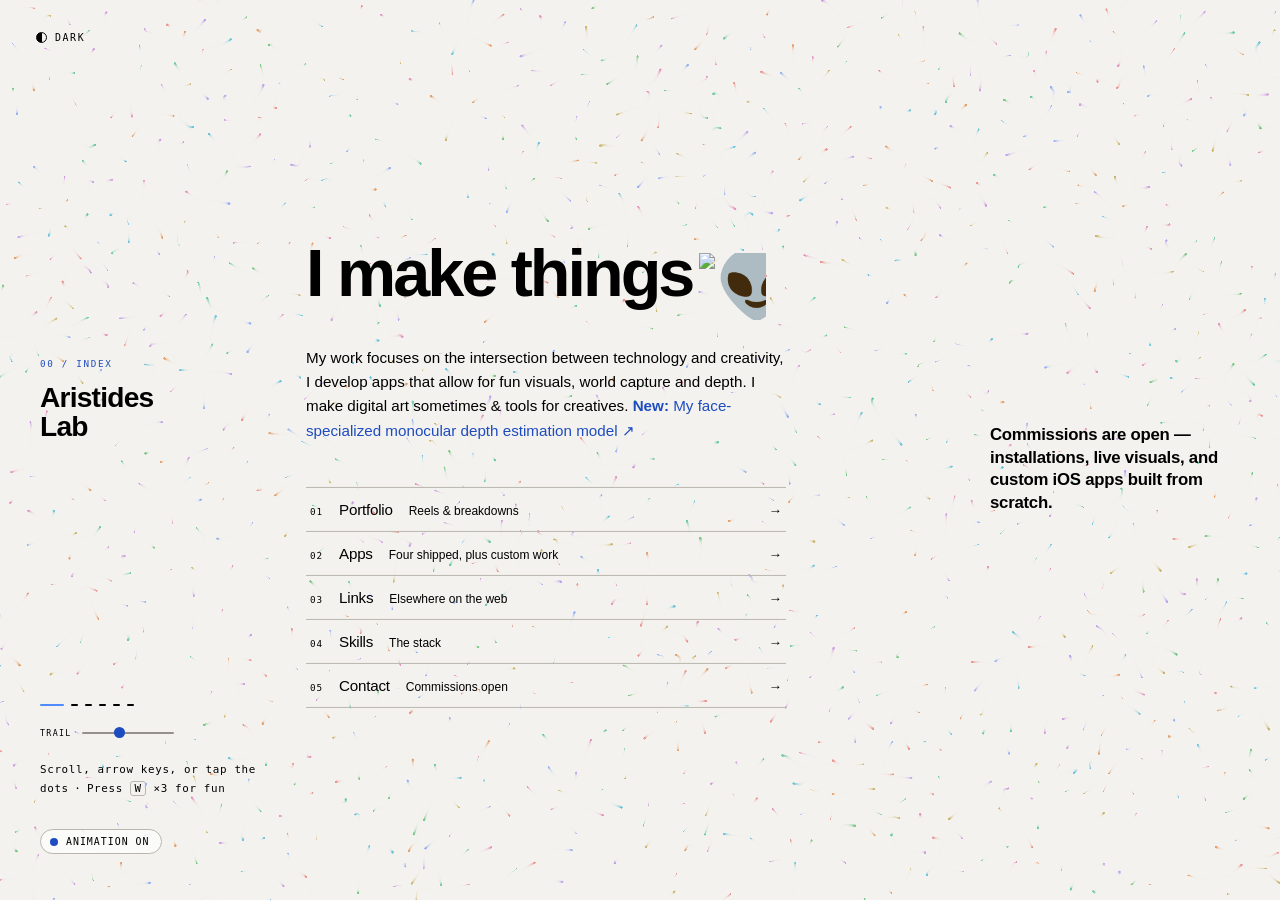
==== commit 72cef385: "Drop the spec list from the apps panel The Platform / Built with / Frameworks / Servers list restate" ====
--- a/index.html
+++ b/index.html
@@ -26,7 +26,7 @@
     <link rel="apple-touch-icon" sizes="180x180" href="assets/pinwheel-180.png">
     <link rel="preconnect" href="https://www.instagram.com">
     <link rel="preconnect" href="https://fonts.gstatic.com" crossorigin>
-    <link rel="stylesheet" href="style.css?v=20260804i">
+    <link rel="stylesheet" href="style.css?v=20260804j">
     <script type="application/ld+json">
     {
       "@context": "https://schema.org",
@@ -476,12 +476,6 @@
             <div class="panel" data-panel="2">
                 <p class="panel__lede">Four apps, all on-device.</p>
                 <p class="panel__body">Every app runs its inference locally. Nothing is uploaded, nothing leaves the phone.</p>
-                <dl class="meta">
-                    <dt>Platform</dt><dd>iOS 17+</dd>
-                    <dt>Built with</dt><dd>Xcode · Swift · SwiftUI</dd>
-                    <dt>Frameworks</dt><dd>ARKit · Vision · Core ML · Metal</dd>
-                    <dt>Servers</dt><dd>None</dd>
-                </dl>
             </div>
 
             <div class="panel" data-panel="3">
@@ -525,9 +519,9 @@
     <button class="pager__btn" data-step="1" aria-label="Next section">↓</button>
 </div>
 
-<script src="app.js?v=20260804i"></script>
-<script src="boids.js?v=20260804i"></script>
-<script src="snake.js?v=20260804i"></script>
+<script src="app.js?v=20260804j"></script>
+<script src="boids.js?v=20260804j"></script>
+<script src="snake.js?v=20260804j"></script>
 
 </body>
 </html>
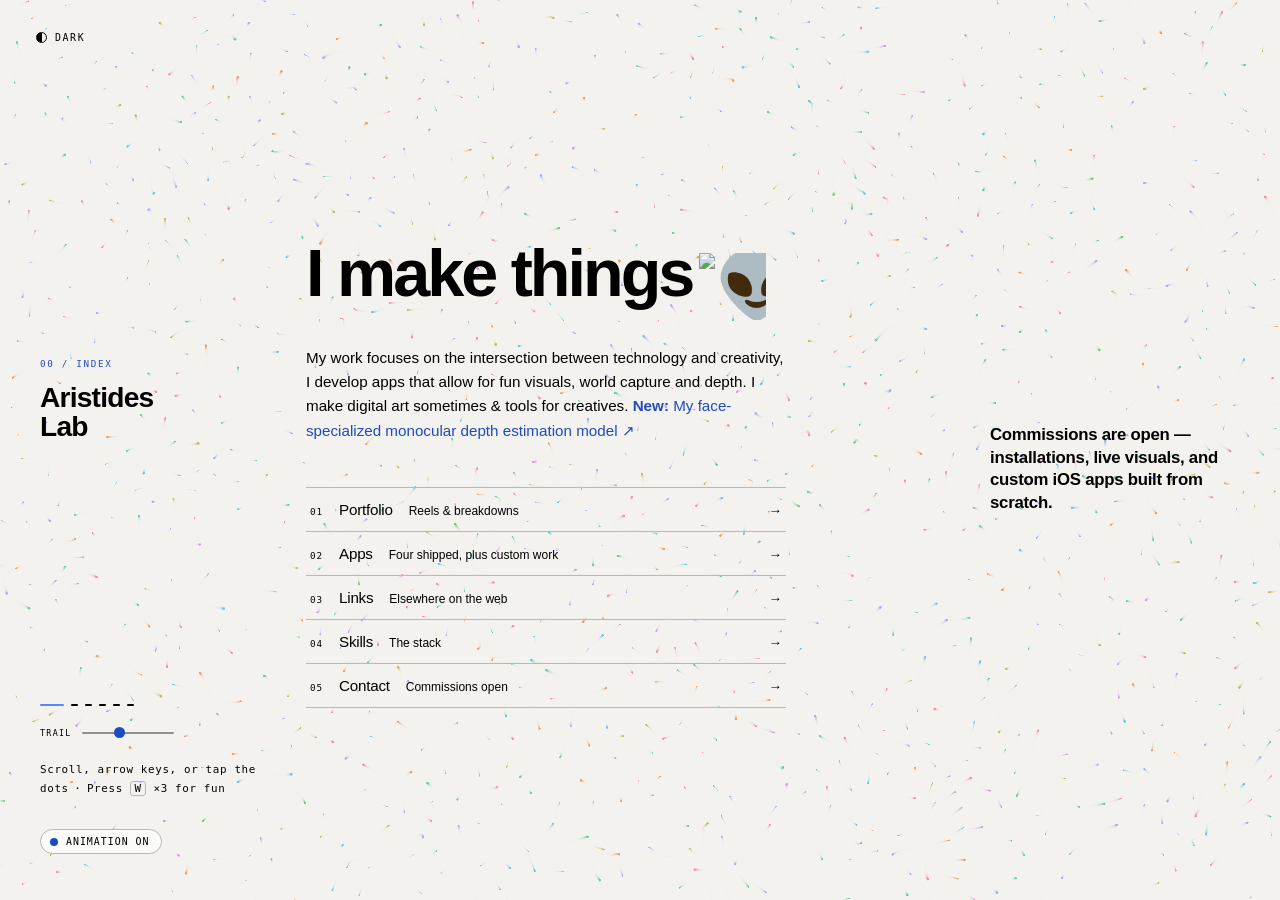
==== commit 3c203c83: "Outline app cards on hover instead of lifting them The hover lifted each card 2px, and since the fra" ====
--- a/index.html
+++ b/index.html
@@ -26,7 +26,7 @@
     <link rel="apple-touch-icon" sizes="180x180" href="assets/pinwheel-180.png">
     <link rel="preconnect" href="https://www.instagram.com">
     <link rel="preconnect" href="https://fonts.gstatic.com" crossorigin>
-    <link rel="stylesheet" href="style.css?v=20260804j">
+    <link rel="stylesheet" href="style.css?v=20260804k">
     <script type="application/ld+json">
     {
       "@context": "https://schema.org",
@@ -519,9 +519,9 @@
     <button class="pager__btn" data-step="1" aria-label="Next section">↓</button>
 </div>
 
-<script src="app.js?v=20260804j"></script>
-<script src="boids.js?v=20260804j"></script>
-<script src="snake.js?v=20260804j"></script>
+<script src="app.js?v=20260804k"></script>
+<script src="boids.js?v=20260804k"></script>
+<script src="snake.js?v=20260804k"></script>
 
 </body>
 </html>
--- a/style.css
+++ b/style.css
@@ -27,6 +27,14 @@
     --accent-on:     #ffffff;
     --accent-t:      440ms;
     --frame-shell:   #17171a;
+
+    /* per-app hover outlines. "White" for Vision Emoji becomes ink on a light
+       ground — a white outline on bone would be invisible — so the intent (a
+       neutral, hueless edge) survives both themes. */
+    --app-tdlidar:   rgb(0 114 218);
+    --app-zpth:      rgb(140 74 200);
+    --app-vision:    rgb(17 17 17);
+    --app-splat:     rgb(0 141 41);
 
     --font-sans: -apple-system, BlinkMacSystemFont, "SF Pro Display", "SF Pro Text", "Inter", "Helvetica Neue", Helvetica, Arial, sans-serif;
     --font-mono: ui-monospace, "SF Mono", SFMono-Regular, Menlo, Monaco, "Cascadia Mono", "Roboto Mono", monospace;
@@ -50,6 +58,10 @@
     --accent-ink:    rgb(255 138 110);
     --accent-on:     #0b0b0c;
     --frame-shell:   #0f0f11;
+    --app-tdlidar:   rgb(76 188 255);
+    --app-zpth:      rgb(210 150 255);
+    --app-vision:    rgb(255 255 255);
+    --app-splat:     rgb(76 214 118);
 }
 
 * { box-sizing: border-box; margin: 0; padding: 0; }
@@ -729,13 +741,22 @@
     background: var(--card);
     backdrop-filter: blur(12px);
     -webkit-backdrop-filter: blur(12px);
-    transition: background-color 260ms var(--ease), border-color 260ms var(--ease), transform 260ms var(--ease);
-}
+    transition: background-color 260ms var(--ease), border-color 260ms var(--ease),
+                box-shadow 260ms var(--ease);
+}
+/* No translate on hover: the frame is a scroll box, so lifting the top row by
+   2px pushed it above the content box and clipped it. An outline reads just as
+   clearly and cannot shift layout. */
 .card:hover {
     background: var(--card-hover);
-    border-color: var(--rule-strong);
-    transform: translateY(-2px);
-}
+    border-color: var(--app, var(--rule-strong));
+    box-shadow: inset 0 0 0 1px var(--app, transparent);
+}
+.card[data-app="0"] { --app: var(--app-tdlidar); }
+.card[data-app="1"] { --app: var(--app-zpth); }
+.card[data-app="2"] { --app: var(--app-vision); }
+.card[data-app="3"] { --app: var(--app-splat); }
+.card:hover .card__cta { color: var(--app, var(--accent-ink)); }
 .card img {
     width: 46px; height: 46px;
     flex: 0 0 auto;
@@ -764,7 +785,6 @@
     color: var(--text-muted);
     transition: color 220ms var(--ease);
 }
-.card:hover .card__cta { color: var(--accent-ink); }
 
 .subrow {
     display: flex;
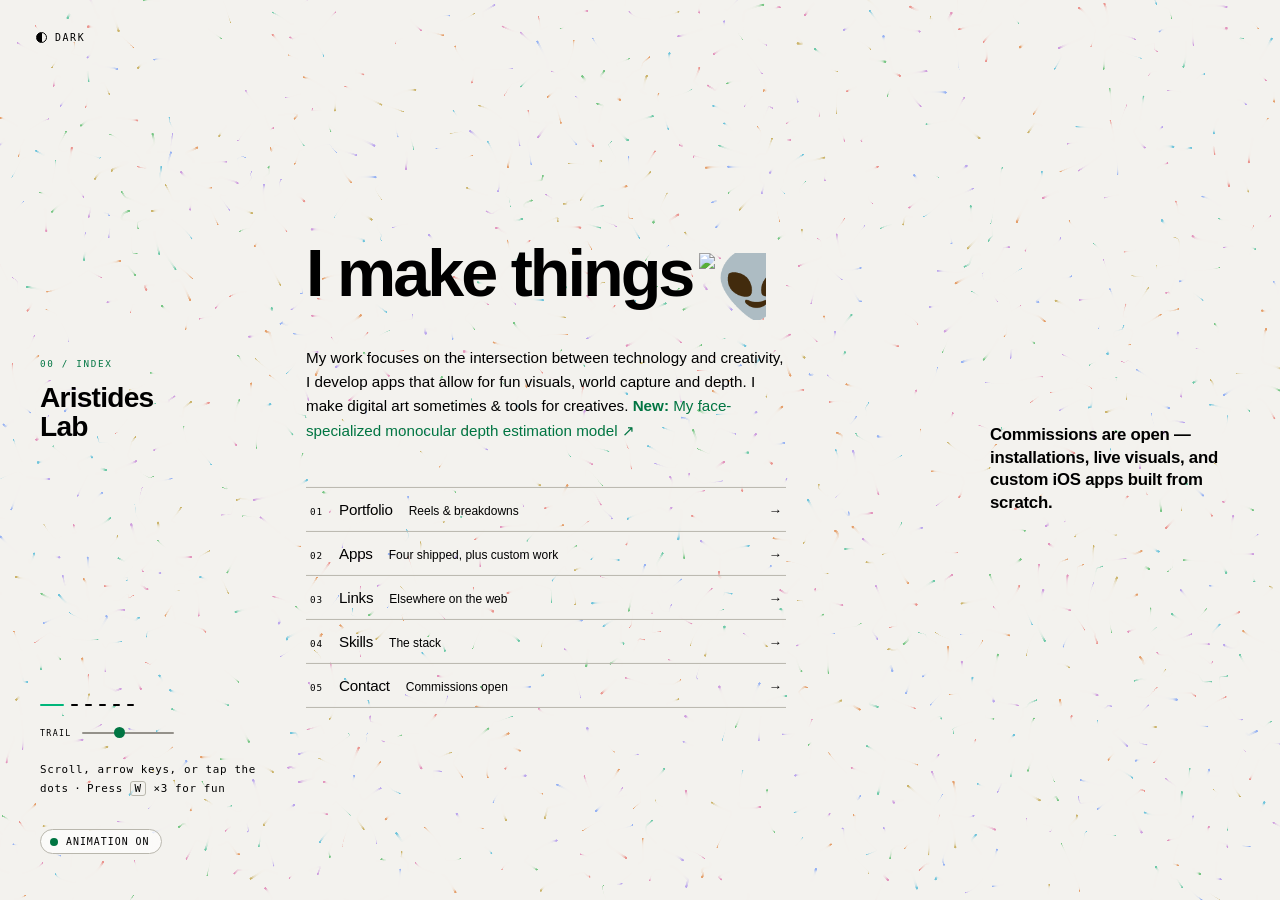
==== commit a06d017f: "Unify the frosted surfaces and stop the blur arriving late Five surfaces used the card background at" ====
--- a/index.html
+++ b/index.html
@@ -26,7 +26,7 @@
     <link rel="apple-touch-icon" sizes="180x180" href="assets/pinwheel-180.png">
     <link rel="preconnect" href="https://www.instagram.com">
     <link rel="preconnect" href="https://fonts.gstatic.com" crossorigin>
-    <link rel="stylesheet" href="style.css?v=20260804k">
+    <link rel="stylesheet" href="style.css?v=20260804l">
     <script type="application/ld+json">
     {
       "@context": "https://schema.org",
@@ -519,9 +519,9 @@
     <button class="pager__btn" data-step="1" aria-label="Next section">↓</button>
 </div>
 
-<script src="app.js?v=20260804k"></script>
-<script src="boids.js?v=20260804k"></script>
-<script src="snake.js?v=20260804k"></script>
+<script src="app.js?v=20260804l"></script>
+<script src="boids.js?v=20260804l"></script>
+<script src="snake.js?v=20260804l"></script>
 
 </body>
 </html>
--- a/style.css
+++ b/style.css
@@ -27,6 +27,9 @@
     --accent-on:     #ffffff;
     --accent-t:      440ms;
     --frame-shell:   #17171a;
+    /* every frosted surface reads from this, so the panes, the app cards, the
+       hire box and the animation toggle cannot drift to different blurs */
+    --glass:         blur(16px) saturate(1.15);
 
     /* per-app hover outlines. "White" for Vision Emoji becomes ink on a light
        ground — a white outline on bone would be invisible — so the intent (a
@@ -368,8 +371,8 @@
     border-radius: 99px;
     border: 1px solid var(--rule);
     background: var(--card);
-    backdrop-filter: blur(10px);
-    -webkit-backdrop-filter: blur(10px);
+    backdrop-filter: var(--glass);
+    -webkit-backdrop-filter: var(--glass);
     font-family: var(--font-mono);
     font-size: .62rem;
     letter-spacing: .1em;
@@ -414,7 +417,13 @@
     scrollbar-width: none;
     opacity: 0;
     pointer-events: none;
-    transition: opacity var(--dur) var(--ease), transform var(--dur) var(--ease);
+    /* Opacity is deliberately much faster than the slide. An ancestor with
+       opacity between 0 and 1 isolates its subtree, and backdrop-filter on a
+       descendant does not render while that is true — so the glass panes came
+       in unblurred and only frosted once the fade finished. Reaching opacity 1
+       quickly means the blur is there essentially from the start, while the
+       transform keeps the sense of movement. */
+    transition: opacity 150ms var(--ease), transform var(--dur) var(--ease);
 }
 .frame::-webkit-scrollbar { display: none; }
 .frame.is-active { opacity: 1; transform: translate(-50%, -50%); pointer-events: auto; }
@@ -739,8 +748,8 @@
     border-radius: 16px;
     border: 1px solid var(--rule);
     background: var(--card);
-    backdrop-filter: blur(12px);
-    -webkit-backdrop-filter: blur(12px);
+    backdrop-filter: var(--glass);
+    -webkit-backdrop-filter: var(--glass);
     transition: background-color 260ms var(--ease), border-color 260ms var(--ease),
                 box-shadow 260ms var(--ease);
 }
@@ -916,6 +925,8 @@
     border-radius: 14px;
     border: 1px solid var(--rule);
     background: var(--card);
+    backdrop-filter: var(--glass);
+    -webkit-backdrop-filter: var(--glass);
     text-align: left;
     transition: background-color 260ms var(--ease), border-color 260ms var(--ease);
 }
@@ -1048,8 +1059,8 @@
     border-radius: 22px;
     border: 1px solid var(--rule);
     background: var(--card);
-    backdrop-filter: blur(16px) saturate(1.15);
-    -webkit-backdrop-filter: blur(16px) saturate(1.15);
+    backdrop-filter: var(--glass);
+    -webkit-backdrop-filter: var(--glass);
 }
 /* the pane's own edge replaces the leading hairline */
 .frame--links .rows,
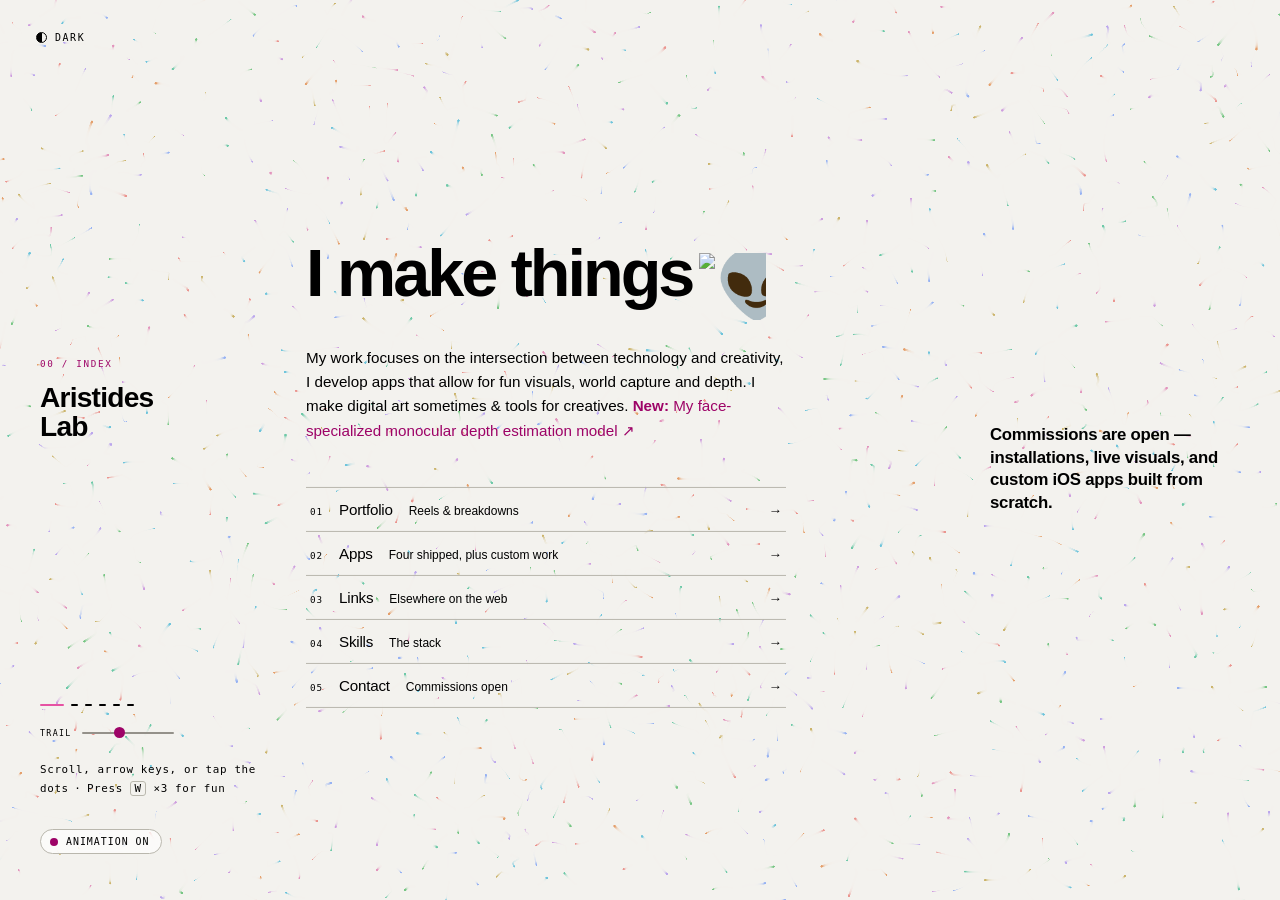
==== commit b154140b: "Put the mobile pager buttons on the shared glass token Leaves one hard-coded blur, on the snake over" ====
--- a/index.html
+++ b/index.html
@@ -26,7 +26,7 @@
     <link rel="apple-touch-icon" sizes="180x180" href="assets/pinwheel-180.png">
     <link rel="preconnect" href="https://www.instagram.com">
     <link rel="preconnect" href="https://fonts.gstatic.com" crossorigin>
-    <link rel="stylesheet" href="style.css?v=20260804l">
+    <link rel="stylesheet" href="style.css?v=20260804m">
     <script type="application/ld+json">
     {
       "@context": "https://schema.org",
@@ -519,9 +519,9 @@
     <button class="pager__btn" data-step="1" aria-label="Next section">↓</button>
 </div>
 
-<script src="app.js?v=20260804l"></script>
-<script src="boids.js?v=20260804l"></script>
-<script src="snake.js?v=20260804l"></script>
+<script src="app.js?v=20260804m"></script>
+<script src="boids.js?v=20260804m"></script>
+<script src="snake.js?v=20260804m"></script>
 
 </body>
 </html>
--- a/style.css
+++ b/style.css
@@ -1248,8 +1248,8 @@
         font-size: .72rem;
         display: flex; align-items: center; justify-content: center;
         background: color-mix(in srgb, var(--bg) 85%, transparent);
-        backdrop-filter: blur(8px);
-        -webkit-backdrop-filter: blur(8px);
+        backdrop-filter: var(--glass);
+        -webkit-backdrop-filter: var(--glass);
     }
 }
 
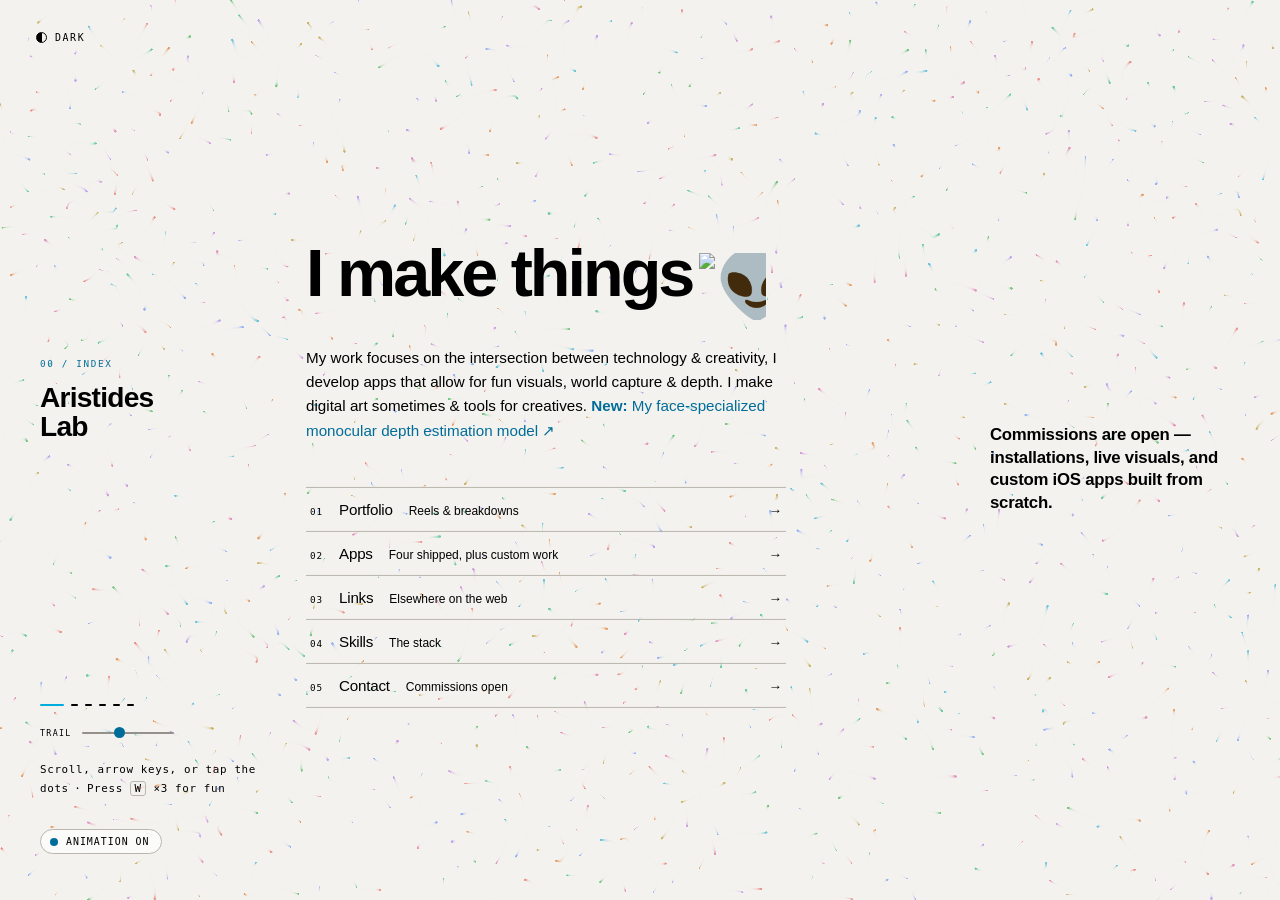
==== commit c90eab97: "Fix grammar in sub-statement paragraph" ====
--- a/index.html
+++ b/index.html
@@ -138,7 +138,7 @@
             <!-- FRAME 0 — INDEX -->
             <section class="frame frame--index" data-frame="0" aria-label="Index">
                 <p class="statement">I make <span class="nb">things<picture class="alien"><source media="(prefers-reduced-motion: reduce)" srcset="https://fonts.gstatic.com/s/e/notoemoji/latest/1f47d/emoji.svg" type="image/svg+xml"><source srcset="https://fonts.gstatic.com/s/e/notoemoji/latest/1f47d/512.webp" type="image/webp"><img src="https://fonts.gstatic.com/s/e/notoemoji/latest/1f47d/512.gif" alt="👽" width="32" height="32" decoding="async"></picture></span></p>
-                <p class="statement__sub">My work focuses on the intersection between technology and creativity, I develop apps that allow for fun visuals, world capture and depth. I make digital art sometimes & tools for creatives. 
+                <p class="statement__sub">My work focuses on the intersection between technology & creativity, I develop apps that allow for fun visuals, world capture & depth. I make digital art sometimes & tools for creatives. 
                     <a class="flag" href="https://huggingface.co/a-ml/FaceDepth" target="_blank" rel="noopener"><b>New:</b> My face-specialized monocular depth estimation model <em aria-hidden="true">↗</em></a>
                 </p>
                 <ol class="toc">
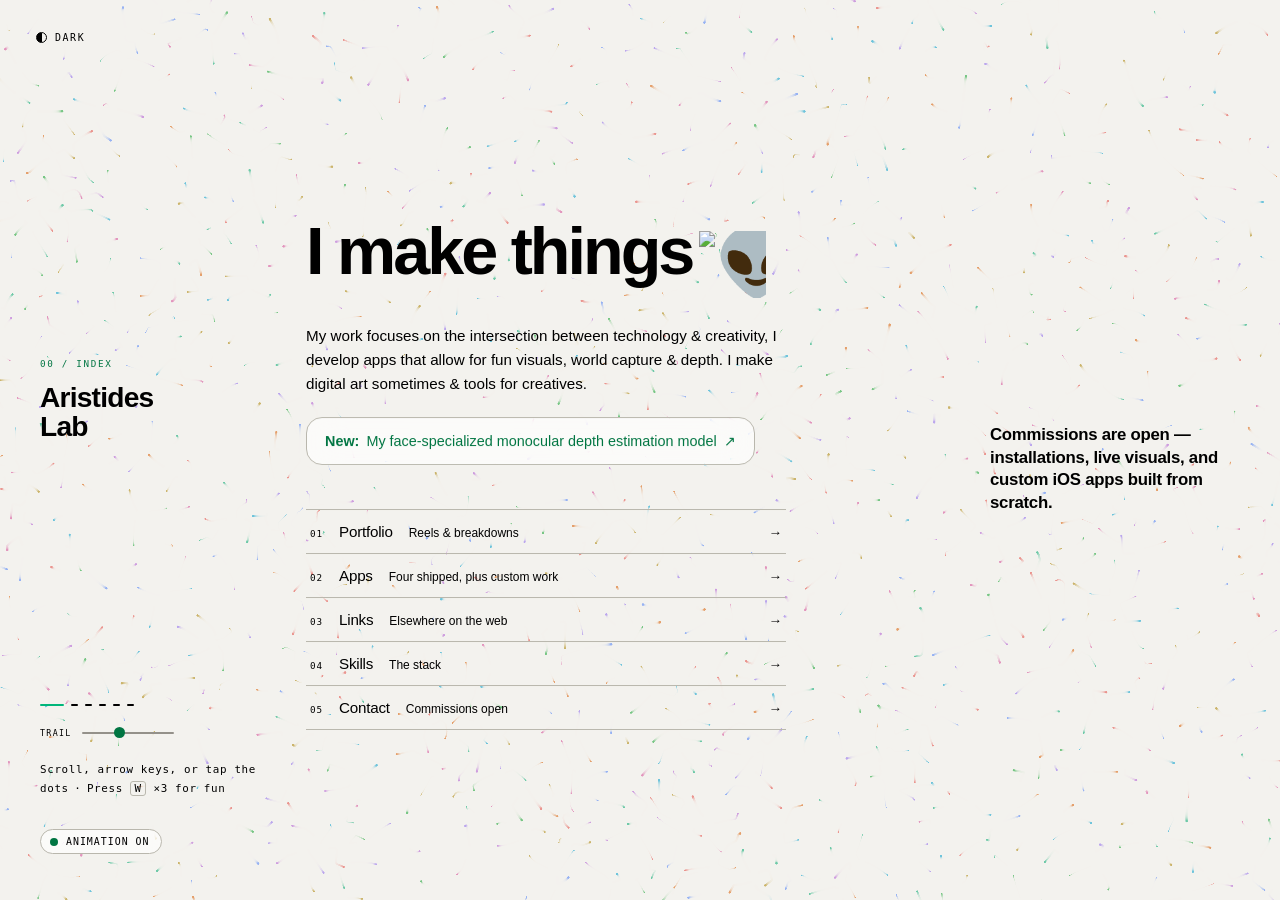
==== commit 0aae5d11: "Give the New announcement its own line and glass box It was inline inside the subtitle, so it starte" ====
--- a/index.html
+++ b/index.html
@@ -26,7 +26,7 @@
     <link rel="apple-touch-icon" sizes="180x180" href="assets/pinwheel-180.png">
     <link rel="preconnect" href="https://www.instagram.com">
     <link rel="preconnect" href="https://fonts.gstatic.com" crossorigin>
-    <link rel="stylesheet" href="style.css?v=20260804m">
+    <link rel="stylesheet" href="style.css?v=20260804n">
     <script type="application/ld+json">
     {
       "@context": "https://schema.org",
@@ -138,9 +138,8 @@
             <!-- FRAME 0 — INDEX -->
             <section class="frame frame--index" data-frame="0" aria-label="Index">
                 <p class="statement">I make <span class="nb">things<picture class="alien"><source media="(prefers-reduced-motion: reduce)" srcset="https://fonts.gstatic.com/s/e/notoemoji/latest/1f47d/emoji.svg" type="image/svg+xml"><source srcset="https://fonts.gstatic.com/s/e/notoemoji/latest/1f47d/512.webp" type="image/webp"><img src="https://fonts.gstatic.com/s/e/notoemoji/latest/1f47d/512.gif" alt="👽" width="32" height="32" decoding="async"></picture></span></p>
-                <p class="statement__sub">My work focuses on the intersection between technology & creativity, I develop apps that allow for fun visuals, world capture & depth. I make digital art sometimes & tools for creatives. 
-                    <a class="flag" href="https://huggingface.co/a-ml/FaceDepth" target="_blank" rel="noopener"><b>New:</b> My face-specialized monocular depth estimation model <em aria-hidden="true">↗</em></a>
-                </p>
+                <p class="statement__sub">My work focuses on the intersection between technology &amp; creativity, I develop apps that allow for fun visuals, world capture &amp; depth. I make digital art sometimes &amp; tools for creatives.</p>
+                <a class="flag" href="https://huggingface.co/a-ml/FaceDepth" target="_blank" rel="noopener"><b>New:</b> My face-specialized monocular depth estimation model <em aria-hidden="true">↗</em></a>
                 <ol class="toc">
                     <li><button data-goto="1"><i>01</i><b>Portfolio</b><span>Reels &amp; breakdowns</span><em>→</em></button></li>
                     <li><button data-goto="2"><i>02</i><b>Apps</b><span>Four shipped, plus custom work</span><em>→</em></button></li>
@@ -519,9 +518,9 @@
     <button class="pager__btn" data-step="1" aria-label="Next section">↓</button>
 </div>
 
-<script src="app.js?v=20260804m"></script>
-<script src="boids.js?v=20260804m"></script>
-<script src="snake.js?v=20260804m"></script>
+<script src="app.js?v=20260804n"></script>
+<script src="boids.js?v=20260804n"></script>
+<script src="snake.js?v=20260804n"></script>
 
 </body>
 </html>
--- a/style.css
+++ b/style.css
@@ -461,11 +461,29 @@
     color: var(--text-secondary);
 }
 
-/* "New" announcement inside the index subtitle — accent text, not a pill */
-.flag { color: var(--accent-ink); }
-.flag b { font-weight: 600; }
+/* "New" announcement — its own frosted box on its own line, sitting below the
+   subtitle rather than trailing off the end of it. inline-flex so the box hugs
+   the sentence instead of stretching the column width. */
+.flag {
+    display: inline-flex;
+    align-items: baseline;
+    gap: 7px;
+    margin-top: 20px;
+    padding: 13px 18px;
+    border-radius: 16px;
+    border: 1px solid var(--rule);
+    background: var(--card);
+    backdrop-filter: var(--glass);
+    -webkit-backdrop-filter: var(--glass);
+    color: var(--accent-ink);
+    font-size: .9rem;
+    line-height: 1.4;
+    transition: border-color 240ms var(--ease), background-color 240ms var(--ease),
+                color var(--accent-t) var(--ease);
+}
+.flag b { font-weight: 700; flex: 0 0 auto; }
 .flag em { font-style: normal; display: inline-block; transition: transform 240ms var(--ease); }
-.flag:hover { text-decoration: underline; text-underline-offset: 3px; }
+.flag:hover { border-color: var(--accent-ink); background: var(--card-hover); }
 .flag:hover em { transform: translate(2px,-2px); }
 
 .toc {
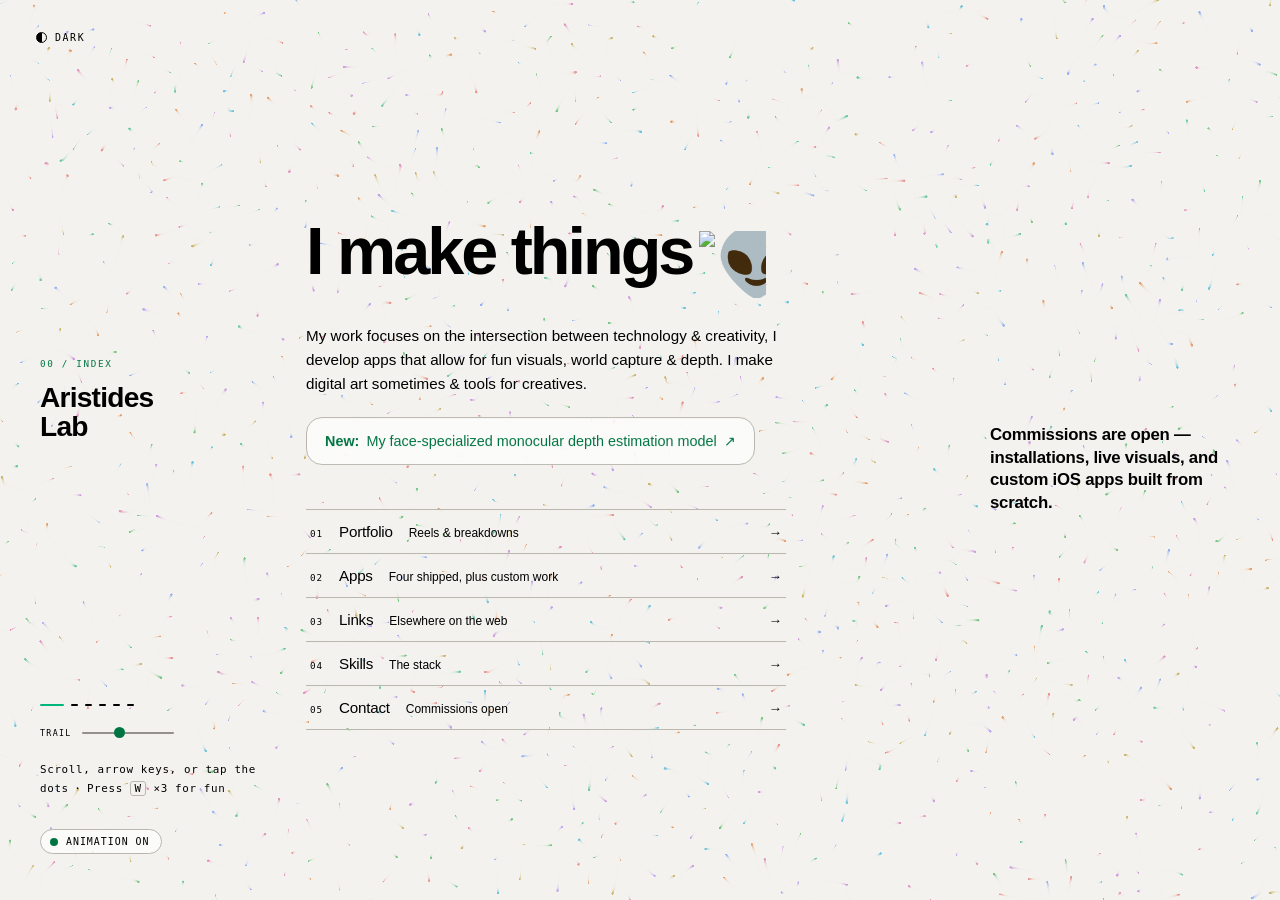
==== commit df5eb956: "Make the section wipe a visible pulse The wipe only swapped each boid's colour as the line passed, a" ====
--- a/index.html
+++ b/index.html
@@ -26,7 +26,7 @@
     <link rel="apple-touch-icon" sizes="180x180" href="assets/pinwheel-180.png">
     <link rel="preconnect" href="https://www.instagram.com">
     <link rel="preconnect" href="https://fonts.gstatic.com" crossorigin>
-    <link rel="stylesheet" href="style.css?v=20260804n">
+    <link rel="stylesheet" href="style.css?v=20260804p">
     <script type="application/ld+json">
     {
       "@context": "https://schema.org",
@@ -518,9 +518,9 @@
     <button class="pager__btn" data-step="1" aria-label="Next section">↓</button>
 </div>
 
-<script src="app.js?v=20260804n"></script>
-<script src="boids.js?v=20260804n"></script>
-<script src="snake.js?v=20260804n"></script>
+<script src="app.js?v=20260804p"></script>
+<script src="boids.js?v=20260804p"></script>
+<script src="snake.js?v=20260804p"></script>
 
 </body>
 </html>
--- a/style.css
+++ b/style.css
@@ -128,7 +128,11 @@
     /* the canvas paints its own opaque ground in the same colour as the page,
        so dropping opacity only recedes the flock, never the background */
     opacity: .55;
-}
+    transition: opacity 260ms var(--ease);
+}
+/* the sweep briefly brings the whole field forward, so the pulse is obvious
+   without the resting background being any busier */
+body.is-wiping #field { opacity: .95; }
 
 /* ==========================================================================
    TOP BAR
